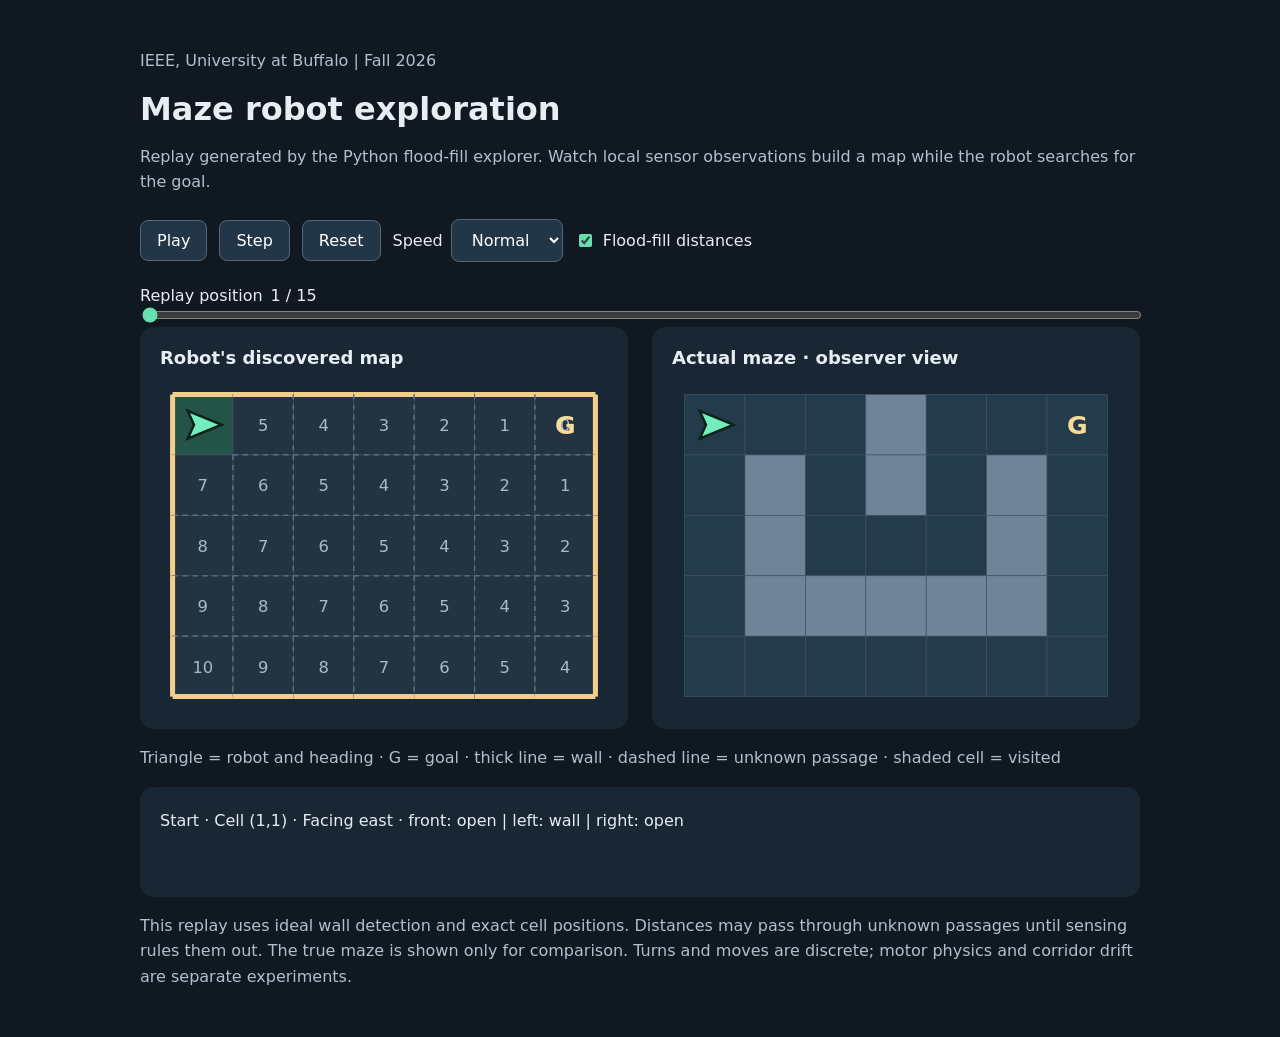
==== visual_sim.html @ 8a9a8a1a "Add browser replay of discovered-map exploration" ====
<!doctype html>
<html lang="en"><meta charset="utf-8"><meta name="viewport" content="width=device-width,initial-scale=1">
<title>Maze robot exploration</title>
<style>
body{margin:0;background:#101922;color:#e6edf3;font:16px system-ui,sans-serif}main{max-width:1000px;margin:auto;padding:32px}h1{margin:8px 0}p{color:#afc0cf;line-height:1.6}.controls{display:flex;gap:12px;align-items:center;flex-wrap:wrap;margin:24px 0}button,select{font:inherit;padding:10px 16px;border:1px solid #536779;border-radius:8px;background:#233647;color:white;cursor:pointer}button:disabled{opacity:.45;cursor:default}input{max-width:100%;accent-color:#68dfb1}.maps{display:grid;grid-template-columns:1fr 1fr;gap:24px}.panel{padding:20px;background:#192734;border-radius:14px}svg{width:100%;height:auto;display:block}h2{font-size:18px;margin:0 0 14px}.status{min-height:70px;line-height:1.7}label{display:flex;gap:8px;align-items:center}#progress{width:100%}@media(max-width:650px){main{padding:18px}.maps{grid-template-columns:1fr}}
</style>
<main><p>IEEE, University at Buffalo | Fall 2026</p><h1>Maze robot exploration</h1>
<p>Replay generated by the Python flood-fill explorer. Watch local sensor observations build a map while the robot searches for the goal.</p>
<div class="controls"><button id="play">Play</button><button id="step">Step</button><button id="reset">Reset</button><label>Speed <select id="speed"><option value="1000">Slow</option><option value="500" selected>Normal</option><option value="180">Fast</option></select></label><label><input id="numbers" type="checkbox" checked>Flood-fill distances</label></div>
<label for="progress">Replay position <span id="frameLabel"></span></label><input id="progress" type="range" min="0" value="0">
<div class="maps"><section class="panel"><h2>Robot's discovered map</h2><svg id="known" role="img" aria-label="Discovered maze, with robot heading, walls, and flood-fill distances"></svg></section><section class="panel"><h2>Actual maze · observer view</h2><svg id="actual" role="img" aria-label="True maze layout, unavailable to the robot planner"></svg></section></div>
<p>Triangle = robot and heading · G = goal · thick line = wall · dashed line = unknown passage · shaded cell = visited</p>
<div class="panel status" id="status" aria-live="polite"></div>
<p>This replay uses ideal wall detection and exact cell positions. Distances may pass through unknown passages until sensing rules them out. The true maze is shown only for comparison. Turns and moves are discrete; motor physics and corridor drift are separate experiments.</p>
</main>
<script>
const data={"maze": ["#########", "#S..#..G#", "#.#.#.#.#", "#.#...#.#", "#.#####.#", "#.......#", "#########"], "start": [1, 1], "goal": [1, 7], "frames": [{"position": [1, 1], "heading": 1, "readings": [{"sensor": "front", "wall": false}, {"sensor": "left", "wall": true}, {"sensor": "right", "wall": false}], "visited": [[1, 1]], "walls": [[1, 1, 1, false], [1, 2, 3, false], [1, 1, 0, true], [1, 1, 2, false], [2, 1, 0, false]], "distances": [[1, 7, 0], [2, 7, 1], [1, 6, 1], [3, 7, 2], [2, 6, 2], [1, 5, 2], [4, 7, 3], [3, 6, 3], [2, 5, 3], [1, 4, 3], [5, 7, 4], [4, 6, 4], [3, 5, 4], [2, 4, 4], [1, 3, 4], [5, 6, 5], [4, 5, 5], [3, 4, 5], [2, 3, 5], [1, 2, 5], [5, 5, 6], [4, 4, 6], [3, 3, 6], [2, 2, 6], [1, 1, 6], [5, 4, 7], [4, 3, 7], [3, 2, 7], [2, 1, 7], [5, 3, 8], [4, 2, 8], [3, 1, 8], [5, 2, 9], [4, 1, 9], [5, 1, 10]]}, {"position": [1, 2], "heading": 1, "readings": [{"sensor": "front", "wall": false}, {"sensor": "left", "wall": true}, {"sensor": "right", "wall": true}], "visited": [[1, 1], [1, 2]], "walls": [[1, 1, 1, false], [1, 2, 3, false], [1, 1, 0, true], [1, 1, 2, false], [2, 1, 0, false], [1, 2, 1, false], [1, 3, 3, false], [1, 2, 0, true], [1, 2, 2, true], [2, 2, 0, true]], "distances": [[1, 7, 0], [2, 7, 1], [1, 6, 1], [3, 7, 2], [2, 6, 2], [1, 5, 2], [4, 7, 3], [3, 6, 3], [2, 5, 3], [1, 4, 3], [5, 7, 4], [4, 6, 4], [3, 5, 4], [2, 4, 4], [1, 3, 4], [5, 6, 5], [4, 5, 5], [3, 4, 5], [2, 3, 5], [1, 2, 5], [5, 5, 6], [4, 4, 6], [3, 3, 6], [2, 2, 6], [1, 1, 6], [5, 4, 7], [4, 3, 7], [3, 2, 7], [2, 1, 7], [5, 3, 8], [4, 2, 8], [3, 1, 8], [5, 2, 9], [4, 1, 9], [5, 1, 10]]}, {"position": [1, 3], "heading": 1, "readings": [{"sensor": "front", "wall": true}, {"sensor": "left", "wall": true}, {"sensor": "right", "wall": false}], "visited": [[1, 1], [1, 2], [1, 3]], "walls": [[1, 1, 1, false], [1, 2, 3, false], [1, 1, 0, true], [1, 1, 2, false], [2, 1, 0, false], [1, 2, 1, false], [1, 3, 3, false], [1, 2, 0, true], [1, 2, 2, true], [2, 2, 0, true], [1, 3, 1, true], [1, 4, 3, true], [1, 3, 0, true], [1, 3, 2, false], [2, 3, 0, false]], "distances": [[1, 7, 0], [2, 7, 1], [1, 6, 1], [3, 7, 2], [2, 6, 2], [1, 5, 2], [4, 7, 3], [3, 6, 3], [2, 5, 3], [1, 4, 3], [5, 7, 4], [4, 6, 4], [3, 5, 4], [2, 4, 4], [5, 6, 5], [4, 5, 5], [3, 4, 5], [2, 3, 5], [5, 5, 6], [4, 4, 6], [3, 3, 6], [1, 3, 6], [2, 2, 6], [5, 4, 7], [4, 3, 7], [3, 2, 7], [1, 2, 7], [2, 1, 7], [5, 3, 8], [4, 2, 8], [3, 1, 8], [1, 1, 8], [5, 2, 9], [4, 1, 9], [5, 1, 10]]}, {"position": [1, 3], "heading": 2, "readings": [{"sensor": "front", "wall": false}, {"sensor": "left", "wall": true}, {"sensor": "right", "wall": false}], "visited": [[1, 1], [1, 2], [1, 3]], "walls": [[1, 1, 1, false], [1, 2, 3, false], [1, 1, 0, true], [1, 1, 2, false], [2, 1, 0, false], [1, 2, 1, false], [1, 3, 3, false], [1, 2, 0, true], [1, 2, 2, true], [2, 2, 0, true], [1, 3, 1, true], [1, 4, 3, true], [1, 3, 0, true], [1, 3, 2, false], [2, 3, 0, false]], "distances": [[1, 7, 0], [2, 7, 1], [1, 6, 1], [3, 7, 2], [2, 6, 2], [1, 5, 2], [4, 7, 3], [3, 6, 3], [2, 5, 3], [1, 4, 3], [5, 7, 4], [4, 6, 4], [3, 5, 4], [2, 4, 4], [5, 6, 5], [4, 5, 5], [3, 4, 5], [2, 3, 5], [5, 5, 6], [4, 4, 6], [3, 3, 6], [1, 3, 6], [2, 2, 6], [5, 4, 7], [4, 3, 7], [3, 2, 7], [1, 2, 7], [2, 1, 7], [5, 3, 8], [4, 2, 8], [3, 1, 8], [1, 1, 8], [5, 2, 9], [4, 1, 9], [5, 1, 10]]}, {"position": [2, 3], "heading": 2, "readings": [{"sensor": "front", "wall": false}, {"sensor": "left", "wall": true}, {"sensor": "right", "wall": true}], "visited": [[1, 1], [1, 2], [1, 3], [2, 3]], "walls": [[1, 1, 1, false], [1, 2, 3, false], [1, 1, 0, true], [1, 1, 2, false], [2, 1, 0, false], [1, 2, 1, false], [1, 3, 3, false], [1, 2, 0, true], [1, 2, 2, true], [2, 2, 0, true], [1, 3, 1, true], [1, 4, 3, true], [1, 3, 0, true], [1, 3, 2, false], [2, 3, 0, false], [2, 3, 2, false], [3, 3, 0, false], [2, 3, 1, true], [2, 4, 3, true], [2, 3, 3, true], [2, 2, 1, true]], "distances": [[1, 7, 0], [2, 7, 1], [1, 6, 1], [3, 7, 2], [2, 6, 2], [1, 5, 2], [4, 7, 3], [3, 6, 3], [2, 5, 3], [1, 4, 3], [5, 7, 4], [4, 6, 4], [3, 5, 4], [2, 4, 4], [5, 6, 5], [4, 5, 5], [3, 4, 5], [5, 5, 6], [4, 4, 6], [3, 3, 6], [5, 4, 7], [4, 3, 7], [2, 3, 7], [3, 2, 7], [5, 3, 8], [4, 2, 8], [1, 3, 8], [2, 2, 8], [3, 1, 8], [5, 2, 9], [4, 1, 9], [1, 2, 9], [2, 1, 9], [5, 1, 10], [1, 1, 10]]}, {"position": [3, 3], "heading": 2, "readings": [{"sensor": "front", "wall": true}, {"sensor": "left", "wall": false}, {"sensor": "right", "wall": true}], "visited": [[1, 1], [1, 2], [1, 3], [2, 3], [3, 3]], "walls": [[1, 1, 1, false], [1, 2, 3, false], [1, 1, 0, true], [1, 1, 2, false], [2, 1, 0, false], [1, 2, 1, false], [1, 3, 3, false], [1, 2, 0, true], [1, 2, 2, true], [2, 2, 0, true], [1, 3, 1, true], [1, 4, 3, true], [1, 3, 0, true], [1, 3, 2, false], [2, 3, 0, false], [2, 3, 2, false], [3, 3, 0, false], [2, 3, 1, true], [2, 4, 3, true], [2, 3, 3, true], [2, 2, 1, true], [3, 3, 2, true], [4, 3, 0, true], [3, 3, 1, false], [3, 4, 3, false], [3, 3, 3, true], [3, 2, 1, true]], "distances": [[1, 7, 0], [2, 7, 1], [1, 6, 1], [3, 7, 2], [2, 6, 2], [1, 5, 2], [4, 7, 3], [3, 6, 3], [2, 5, 3], [1, 4, 3], [5, 7, 4], [4, 6, 4], [3, 5, 4], [2, 4, 4], [5, 6, 5], [4, 5, 5], [3, 4, 5], [5, 5, 6], [4, 4, 6], [3, 3, 6], [5, 4, 7], [4, 3, 7], [2, 3, 7], [5, 3, 8], [4, 2, 8], [1, 3, 8], [5, 2, 9], [3, 2, 9], [4, 1, 9], [1, 2, 9], [5, 1, 10], [2, 2, 10], [3, 1, 10], [1, 1, 10], [2, 1, 11]]}, {"position": [3, 3], "heading": 1, "readings": [{"sensor": "front", "wall": false}, {"sensor": "left", "wall": false}, {"sensor": "right", "wall": true}], "visited": [[1, 1], [1, 2], [1, 3], [2, 3], [3, 3]], "walls": [[1, 1, 1, false], [1, 2, 3, false], [1, 1, 0, true], [1, 1, 2, false], [2, 1, 0, false], [1, 2, 1, false], [1, 3, 3, false], [1, 2, 0, true], [1, 2, 2, true], [2, 2, 0, true], [1, 3, 1, true], [1, 4, 3, true], [1, 3, 0, true], [1, 3, 2, false], [2, 3, 0, false], [2, 3, 2, false], [3, 3, 0, false], [2, 3, 1, true], [2, 4, 3, true], [2, 3, 3, true], [2, 2, 1, true], [3, 3, 2, true], [4, 3, 0, true], [3, 3, 1, false], [3, 4, 3, false], [3, 3, 3, true], [3, 2, 1, true]], "distances": [[1, 7, 0], [2, 7, 1], [1, 6, 1], [3, 7, 2], [2, 6, 2], [1, 5, 2], [4, 7, 3], [3, 6, 3], [2, 5, 3], [1, 4, 3], [5, 7, 4], [4, 6, 4], [3, 5, 4], [2, 4, 4], [5, 6, 5], [4, 5, 5], [3, 4, 5], [5, 5, 6], [4, 4, 6], [3, 3, 6], [5, 4, 7], [4, 3, 7], [2, 3, 7], [5, 3, 8], [4, 2, 8], [1, 3, 8], [5, 2, 9], [3, 2, 9], [4, 1, 9], [1, 2, 9], [5, 1, 10], [2, 2, 10], [3, 1, 10], [1, 1, 10], [2, 1, 11]]}, {"position": [3, 4], "heading": 1, "readings": [{"sensor": "front", "wall": false}, {"sensor": "left", "wall": true}, {"sensor": "right", "wall": true}], "visited": [[1, 1], [1, 2], [1, 3], [2, 3], [3, 3], [3, 4]], "walls": [[1, 1, 1, false], [1, 2, 3, false], [1, 1, 0, true], [1, 1, 2, false], [2, 1, 0, false], [1, 2, 1, false], [1, 3, 3, false], [1, 2, 0, true], [1, 2, 2, true], [2, 2, 0, true], [1, 3, 1, true], [1, 4, 3, true], [1, 3, 0, true], [1, 3, 2, false], [2, 3, 0, false], [2, 3, 2, false], [3, 3, 0, false], [2, 3, 1, true], [2, 4, 3, true], [2, 3, 3, true], [2, 2, 1, true], [3, 3, 2, true], [4, 3, 0, true], [3, 3, 1, false], [3, 4, 3, false], [3, 3, 3, true], [3, 2, 1, true], [3, 4, 1, false], [3, 5, 3, false], [3, 4, 0, true], [2, 4, 2, true], [3, 4, 2, true], [4, 4, 0, true]], "distances": [[1, 7, 0], [2, 7, 1], [1, 6, 1], [3, 7, 2], [2, 6, 2], [1, 5, 2], [4, 7, 3], [3, 6, 3], [2, 5, 3], [1, 4, 3], [5, 7, 4], [4, 6, 4], [3, 5, 4], [2, 4, 4], [5, 6, 5], [4, 5, 5], [3, 4, 5], [5, 5, 6], [4, 4, 6], [3, 3, 6], [5, 4, 7], [4, 3, 7], [2, 3, 7], [5, 3, 8], [4, 2, 8], [1, 3, 8], [5, 2, 9], [3, 2, 9], [4, 1, 9], [1, 2, 9], [5, 1, 10], [2, 2, 10], [3, 1, 10], [1, 1, 10], [2, 1, 11]]}, {"position": [3, 5], "heading": 1, "readings": [{"sensor": "front", "wall": true}, {"sensor": "left", "wall": false}, {"sensor": "right", "wall": true}], "visited": [[1, 1], [1, 2], [1, 3], [2, 3], [3, 3], [3, 4], [3, 5]], "walls": [[1, 1, 1, false], [1, 2, 3, false], [1, 1, 0, true], [1, 1, 2, false], [2, 1, 0, false], [1, 2, 1, false], [1, 3, 3, false], [1, 2, 0, true], [1, 2, 2, true], [2, 2, 0, true], [1, 3, 1, true], [1, 4, 3, true], [1, 3, 0, true], [1, 3, 2, false], [2, 3, 0, false], [2, 3, 2, false], [3, 3, 0, false], [2, 3, 1, true], [2, 4, 3, true], [2, 3, 3, true], [2, 2, 1, true], [3, 3, 2, true], [4, 3, 0, true], [3, 3, 1, false], [3, 4, 3, false], [3, 3, 3, true], [3, 2, 1, true], [3, 4, 1, false], [3, 5, 3, false], [3, 4, 0, true], [2, 4, 2, true], [3, 4, 2, true], [4, 4, 0, true], [3, 5, 1, true], [3, 6, 3, true], [3, 5, 0, false], [2, 5, 2, false], [3, 5, 2, true], [4, 5, 0, true]], "distances": [[1, 7, 0], [2, 7, 1], [1, 6, 1], [3, 7, 2], [2, 6, 2], [1, 5, 2], [4, 7, 3], [3, 6, 3], [2, 5, 3], [1, 4, 3], [5, 7, 4], [4, 6, 4], [3, 5, 4], [2, 4, 4], [5, 6, 5], [4, 5, 5], [3, 4, 5], [5, 5, 6], [4, 4, 6], [3, 3, 6], [5, 4, 7], [4, 3, 7], [2, 3, 7], [5, 3, 8], [4, 2, 8], [1, 3, 8], [5, 2, 9], [3, 2, 9], [4, 1, 9], [1, 2, 9], [5, 1, 10], [2, 2, 10], [3, 1, 10], [1, 1, 10], [2, 1, 11]]}, {"position": [3, 5], "heading": 0, "readings": [{"sensor": "front", "wall": false}, {"sensor": "left", "wall": false}, {"sensor": "right", "wall": true}], "visited": [[1, 1], [1, 2], [1, 3], [2, 3], [3, 3], [3, 4], [3, 5]], "walls": [[1, 1, 1, false], [1, 2, 3, false], [1, 1, 0, true], [1, 1, 2, false], [2, 1, 0, false], [1, 2, 1, false], [1, 3, 3, false], [1, 2, 0, true], [1, 2, 2, true], [2, 2, 0, true], [1, 3, 1, true], [1, 4, 3, true], [1, 3, 0, true], [1, 3, 2, false], [2, 3, 0, false], [2, 3, 2, false], [3, 3, 0, false], [2, 3, 1, true], [2, 4, 3, true], [2, 3, 3, true], [2, 2, 1, true], [3, 3, 2, true], [4, 3, 0, true], [3, 3, 1, false], [3, 4, 3, false], [3, 3, 3, true], [3, 2, 1, true], [3, 4, 1, false], [3, 5, 3, false], [3, 4, 0, true], [2, 4, 2, true], [3, 4, 2, true], [4, 4, 0, true], [3, 5, 1, true], [3, 6, 3, true], [3, 5, 0, false], [2, 5, 2, false], [3, 5, 2, true], [4, 5, 0, true]], "distances": [[1, 7, 0], [2, 7, 1], [1, 6, 1], [3, 7, 2], [2, 6, 2], [1, 5, 2], [4, 7, 3], [3, 6, 3], [2, 5, 3], [1, 4, 3], [5, 7, 4], [4, 6, 4], [3, 5, 4], [2, 4, 4], [5, 6, 5], [4, 5, 5], [3, 4, 5], [5, 5, 6], [4, 4, 6], [3, 3, 6], [5, 4, 7], [4, 3, 7], [2, 3, 7], [5, 3, 8], [4, 2, 8], [1, 3, 8], [5, 2, 9], [3, 2, 9], [4, 1, 9], [1, 2, 9], [5, 1, 10], [2, 2, 10], [3, 1, 10], [1, 1, 10], [2, 1, 11]]}, {"position": [2, 5], "heading": 0, "readings": [{"sensor": "front", "wall": false}, {"sensor": "left", "wall": true}, {"sensor": "right", "wall": true}], "visited": [[1, 1], [1, 2], [1, 3], [2, 3], [2, 5], [3, 3], [3, 4], [3, 5]], "walls": [[1, 1, 1, false], [1, 2, 3, false], [1, 1, 0, true], [1, 1, 2, false], [2, 1, 0, false], [1, 2, 1, false], [1, 3, 3, false], [1, 2, 0, true], [1, 2, 2, true], [2, 2, 0, true], [1, 3, 1, true], [1, 4, 3, true], [1, 3, 0, true], [1, 3, 2, false], [2, 3, 0, false], [2, 3, 2, false], [3, 3, 0, false], [2, 3, 1, true], [2, 4, 3, true], [2, 3, 3, true], [2, 2, 1, true], [3, 3, 2, true], [4, 3, 0, true], [3, 3, 1, false], [3, 4, 3, false], [3, 3, 3, true], [3, 2, 1, true], [3, 4, 1, false], [3, 5, 3, false], [3, 4, 0, true], [2, 4, 2, true], [3, 4, 2, true], [4, 4, 0, true], [3, 5, 1, true], [3, 6, 3, true], [3, 5, 0, false], [2, 5, 2, false], [3, 5, 2, true], [4, 5, 0, true], [2, 5, 0, false], [1, 5, 2, false], [2, 5, 3, true], [2, 4, 1, true], [2, 5, 1, true], [2, 6, 3, true]], "distances": [[1, 7, 0], [2, 7, 1], [1, 6, 1], [3, 7, 2], [2, 6, 2], [1, 5, 2], [4, 7, 3], [3, 6, 3], [2, 5, 3], [1, 4, 3], [5, 7, 4], [4, 6, 4], [3, 5, 4], [2, 4, 4], [5, 6, 5], [4, 5, 5], [3, 4, 5], [5, 5, 6], [4, 4, 6], [3, 3, 6], [5, 4, 7], [4, 3, 7], [2, 3, 7], [5, 3, 8], [4, 2, 8], [1, 3, 8], [5, 2, 9], [3, 2, 9], [4, 1, 9], [1, 2, 9], [5, 1, 10], [2, 2, 10], [3, 1, 10], [1, 1, 10], [2, 1, 11]]}, {"position": [1, 5], "heading": 0, "readings": [{"sensor": "front", "wall": true}, {"sensor": "left", "wall": true}, {"sensor": "right", "wall": false}], "visited": [[1, 1], [1, 2], [1, 3], [1, 5], [2, 3], [2, 5], [3, 3], [3, 4], [3, 5]], "walls": [[1, 1, 1, false], [1, 2, 3, false], [1, 1, 0, true], [1, 1, 2, false], [2, 1, 0, false], [1, 2, 1, false], [1, 3, 3, false], [1, 2, 0, true], [1, 2, 2, true], [2, 2, 0, true], [1, 3, 1, true], [1, 4, 3, true], [1, 3, 0, true], [1, 3, 2, false], [2, 3, 0, false], [2, 3, 2, false], [3, 3, 0, false], [2, 3, 1, true], [2, 4, 3, true], [2, 3, 3, true], [2, 2, 1, true], [3, 3, 2, true], [4, 3, 0, true], [3, 3, 1, false], [3, 4, 3, false], [3, 3, 3, true], [3, 2, 1, true], [3, 4, 1, false], [3, 5, 3, false], [3, 4, 0, true], [2, 4, 2, true], [3, 4, 2, true], [4, 4, 0, true], [3, 5, 1, true], [3, 6, 3, true], [3, 5, 0, false], [2, 5, 2, false], [3, 5, 2, true], [4, 5, 0, true], [2, 5, 0, false], [1, 5, 2, false], [2, 5, 3, true], [2, 4, 1, true], [2, 5, 1, true], [2, 6, 3, true], [1, 5, 0, true], [1, 5, 3, true], [1, 4, 1, true], [1, 5, 1, false], [1, 6, 3, false]], "distances": [[1, 7, 0], [2, 7, 1], [1, 6, 1], [3, 7, 2], [2, 6, 2], [1, 5, 2], [4, 7, 3], [3, 6, 3], [2, 5, 3], [5, 7, 4], [4, 6, 4], [3, 5, 4], [5, 6, 5], [4, 5, 5], [3, 4, 5], [5, 5, 6], [4, 4, 6], [3, 3, 6], [5, 4, 7], [4, 3, 7], [2, 3, 7], [5, 3, 8], [4, 2, 8], [1, 3, 8], [5, 2, 9], [3, 2, 9], [4, 1, 9], [1, 2, 9], [5, 1, 10], [2, 2, 10], [3, 1, 10], [1, 1, 10], [2, 1, 11]]}, {"position": [1, 5], "heading": 1, "readings": [{"sensor": "front", "wall": false}, {"sensor": "left", "wall": true}, {"sensor": "right", "wall": false}], "visited": [[1, 1], [1, 2], [1, 3], [1, 5], [2, 3], [2, 5], [3, 3], [3, 4], [3, 5]], "walls": [[1, 1, 1, false], [1, 2, 3, false], [1, 1, 0, true], [1, 1, 2, false], [2, 1, 0, false], [1, 2, 1, false], [1, 3, 3, false], [1, 2, 0, true], [1, 2, 2, true], [2, 2, 0, true], [1, 3, 1, true], [1, 4, 3, true], [1, 3, 0, true], [1, 3, 2, false], [2, 3, 0, false], [2, 3, 2, false], [3, 3, 0, false], [2, 3, 1, true], [2, 4, 3, true], [2, 3, 3, true], [2, 2, 1, true], [3, 3, 2, true], [4, 3, 0, true], [3, 3, 1, false], [3, 4, 3, false], [3, 3, 3, true], [3, 2, 1, true], [3, 4, 1, false], [3, 5, 3, false], [3, 4, 0, true], [2, 4, 2, true], [3, 4, 2, true], [4, 4, 0, true], [3, 5, 1, true], [3, 6, 3, true], [3, 5, 0, false], [2, 5, 2, false], [3, 5, 2, true], [4, 5, 0, true], [2, 5, 0, false], [1, 5, 2, false], [2, 5, 3, true], [2, 4, 1, true], [2, 5, 1, true], [2, 6, 3, true], [1, 5, 0, true], [1, 5, 3, true], [1, 4, 1, true], [1, 5, 1, false], [1, 6, 3, false]], "distances": [[1, 7, 0], [2, 7, 1], [1, 6, 1], [3, 7, 2], [2, 6, 2], [1, 5, 2], [4, 7, 3], [3, 6, 3], [2, 5, 3], [5, 7, 4], [4, 6, 4], [3, 5, 4], [5, 6, 5], [4, 5, 5], [3, 4, 5], [5, 5, 6], [4, 4, 6], [3, 3, 6], [5, 4, 7], [4, 3, 7], [2, 3, 7], [5, 3, 8], [4, 2, 8], [1, 3, 8], [5, 2, 9], [3, 2, 9], [4, 1, 9], [1, 2, 9], [5, 1, 10], [2, 2, 10], [3, 1, 10], [1, 1, 10], [2, 1, 11]]}, {"position": [1, 6], "heading": 1, "readings": [{"sensor": "front", "wall": false}, {"sensor": "left", "wall": true}, {"sensor": "right", "wall": true}], "visited": [[1, 1], [1, 2], [1, 3], [1, 5], [1, 6], [2, 3], [2, 5], [3, 3], [3, 4], [3, 5]], "walls": [[1, 1, 1, false], [1, 2, 3, false], [1, 1, 0, true], [1, 1, 2, false], [2, 1, 0, false], [1, 2, 1, false], [1, 3, 3, false], [1, 2, 0, true], [1, 2, 2, true], [2, 2, 0, true], [1, 3, 1, true], [1, 4, 3, true], [1, 3, 0, true], [1, 3, 2, false], [2, 3, 0, false], [2, 3, 2, false], [3, 3, 0, false], [2, 3, 1, true], [2, 4, 3, true], [2, 3, 3, true], [2, 2, 1, true], [3, 3, 2, true], [4, 3, 0, true], [3, 3, 1, false], [3, 4, 3, false], [3, 3, 3, true], [3, 2, 1, true], [3, 4, 1, false], [3, 5, 3, false], [3, 4, 0, true], [2, 4, 2, true], [3, 4, 2, true], [4, 4, 0, true], [3, 5, 1, true], [3, 6, 3, true], [3, 5, 0, false], [2, 5, 2, false], [3, 5, 2, true], [4, 5, 0, true], [2, 5, 0, false], [1, 5, 2, false], [2, 5, 3, true], [2, 4, 1, true], [2, 5, 1, true], [2, 6, 3, true], [1, 5, 0, true], [1, 5, 3, true], [1, 4, 1, true], [1, 5, 1, false], [1, 6, 3, false], [1, 6, 1, false], [1, 7, 3, false], [1, 6, 0, true], [1, 6, 2, true], [2, 6, 0, true]], "distances": [[1, 7, 0], [2, 7, 1], [1, 6, 1], [3, 7, 2], [2, 6, 2], [1, 5, 2], [4, 7, 3], [3, 6, 3], [2, 5, 3], [5, 7, 4], [4, 6, 4], [3, 5, 4], [5, 6, 5], [4, 5, 5], [3, 4, 5], [5, 5, 6], [4, 4, 6], [3, 3, 6], [5, 4, 7], [4, 3, 7], [2, 3, 7], [5, 3, 8], [4, 2, 8], [1, 3, 8], [5, 2, 9], [3, 2, 9], [4, 1, 9], [1, 2, 9], [5, 1, 10], [2, 2, 10], [3, 1, 10], [1, 1, 10], [2, 1, 11]]}, {"position": [1, 7], "heading": 1, "readings": [{"sensor": "front", "wall": true}, {"sensor": "left", "wall": true}, {"sensor": "right", "wall": false}], "visited": [[1, 1], [1, 2], [1, 3], [1, 5], [1, 6], [1, 7], [2, 3], [2, 5], [3, 3], [3, 4], [3, 5]], "walls": [[1, 1, 1, false], [1, 2, 3, false], [1, 1, 0, true], [1, 1, 2, false], [2, 1, 0, false], [1, 2, 1, false], [1, 3, 3, false], [1, 2, 0, true], [1, 2, 2, true], [2, 2, 0, true], [1, 3, 1, true], [1, 4, 3, true], [1, 3, 0, true], [1, 3, 2, false], [2, 3, 0, false], [2, 3, 2, false], [3, 3, 0, false], [2, 3, 1, true], [2, 4, 3, true], [2, 3, 3, true], [2, 2, 1, true], [3, 3, 2, true], [4, 3, 0, true], [3, 3, 1, false], [3, 4, 3, false], [3, 3, 3, true], [3, 2, 1, true], [3, 4, 1, false], [3, 5, 3, false], [3, 4, 0, true], [2, 4, 2, true], [3, 4, 2, true], [4, 4, 0, true], [3, 5, 1, true], [3, 6, 3, true], [3, 5, 0, false], [2, 5, 2, false], [3, 5, 2, true], [4, 5, 0, true], [2, 5, 0, false], [1, 5, 2, false], [2, 5, 3, true], [2, 4, 1, true], [2, 5, 1, true], [2, 6, 3, true], [1, 5, 0, true], [1, 5, 3, true], [1, 4, 1, true], [1, 5, 1, false], [1, 6, 3, false], [1, 6, 1, false], [1, 7, 3, false], [1, 6, 0, true], [1, 6, 2, true], [2, 6, 0, true], [1, 7, 1, true], [1, 7, 0, true], [1, 7, 2, false], [2, 7, 0, false]], "distances": [[1, 7, 0], [2, 7, 1], [1, 6, 1], [3, 7, 2], [2, 6, 2], [1, 5, 2], [4, 7, 3], [3, 6, 3], [2, 5, 3], [5, 7, 4], [4, 6, 4], [3, 5, 4], [5, 6, 5], [4, 5, 5], [3, 4, 5], [5, 5, 6], [4, 4, 6], [3, 3, 6], [5, 4, 7], [4, 3, 7], [2, 3, 7], [5, 3, 8], [4, 2, 8], [1, 3, 8], [5, 2, 9], [3, 2, 9], [4, 1, 9], [1, 2, 9], [5, 1, 10], [2, 2, 10], [3, 1, 10], [1, 1, 10], [2, 1, 11]]}], "moves": 10};
if(!data){document.getElementById('status').textContent='Run python export_visual.py, then open visual_sim.html.';}
else {
let frame=0,timer=null;const $=id=>document.getElementById(id),ns='http://www.w3.org/2000/svg';
function element(tag,attributes,parent,text){let node=document.createElementNS(ns,tag);for(const [k,v]of Object.entries(attributes))node.setAttribute(k,v);if(text!==undefined)node.textContent=text;parent.appendChild(node);return node;}
function draw(id,truth){const svg=$(id),f=data.frames[frame],rows=data.maze.length-2,cols=data.maze[0].length-2,s=48,p=10;svg.replaceChildren();svg.setAttribute('viewBox',`0 0 ${cols*s+2*p} ${rows*s+2*p}`);const visited=new Set(f.visited.map(c=>c.join(','))),walls=new Map(f.walls.map(([r,c,d,w])=>[`${r},${c},${d}`,w])),dist=new Map(f.distances.map(([r,c,n])=>[`${r},${c}`,n]));
for(let r=1;r<=rows;r++)for(let c=1;c<=cols;c++){let x=p+(c-1)*s,y=p+(r-1)*s,key=`${r},${c}`;element('rect',{x,y,width:s,height:s,fill:truth?(data.maze[r][c]==='#'?'#708499':'#243b4b'):(visited.has(key)?'#245448':'#233342'),stroke:'#425466','stroke-width':.5},svg);if(!truth&&$('numbers').checked&&dist.has(key))element('text',{x:x+s/2,y:y+s/2+5,'text-anchor':'middle',fill:'#a7bbca','font-size':13},svg,dist.get(key));
if(!truth)for(let d=0;d<4;d++){const boundary=(d===0&&r===1)||(d===1&&c===cols)||(d===2&&r===rows)||(d===3&&c===1);const wall=boundary?true:walls.get(`${key},${d}`);if(wall===false)continue;const ends=[[x,y,x+s,y],[x+s,y,x+s,y+s],[x,y+s,x+s,y+s],[x,y,x,y+s]][d];element('line',{x1:ends[0],y1:ends[1],x2:ends[2],y2:ends[3],stroke:wall?'#f1cf8b':'#607183','stroke-width':wall?4:1,'stroke-dasharray':wall?'none':'4 4'},svg);}}
let [gr,gc]=data.goal;element('text',{x:p+(gc-.5)*s,y:p+(gr-.5)*s+7,'text-anchor':'middle',fill:'#f7db99','font-size':20,'font-weight':'bold'},svg,'G');const[r,c]=f.position,cx=p+(c-.5)*s,cy=p+(r-.5)*s;element('polygon',{points:'0,-15 11,12 0,7 -11,12',transform:`translate(${cx} ${cy}) rotate(${f.heading*90})`,fill:'#72efbf',stroke:'#0d201a','stroke-width':2},svg);}
function render(){const f=data.frames[frame];draw('known',false);draw('actual',true);$('progress').value=frame;$('frameLabel').textContent=`${frame+1} / ${data.frames.length}`;$('step').disabled=frame===data.frames.length-1;const previous=frame?data.frames[frame-1]:null;let action=!previous?'Start':previous.position.join(',')===f.position.join(',')?'Turn and re-sense':'Move, sense, and replan';$('status').textContent=`${action} · Cell (${f.position}) · Facing ${['north','east','south','west'][f.heading]} · ${f.readings.map(v=>v.sensor+': '+(v.wall?'wall':'open')).join(' | ')}${frame===data.frames.length-1?' · Goal reached in '+data.moves+' moves.':''}`;}
function pause(){clearInterval(timer);timer=null;$('play').textContent='Play';}
function advance(){if(frame<data.frames.length-1){frame++;render();}if(frame===data.frames.length-1)pause();}
function play(){if(frame===data.frames.length-1)frame=0;render();$('play').textContent='Pause';timer=setInterval(advance,Number($('speed').value));}
$('play').onclick=()=>timer?pause():play();$('step').onclick=()=>{pause();advance();};$('reset').onclick=()=>{pause();frame=0;render();};$('progress').max=data.frames.length-1;$('progress').oninput=()=>{pause();frame=Number($('progress').value);render();};$('numbers').onchange=render;$('speed').onchange=()=>{if(timer){pause();play();}};render();
}
</script></html>
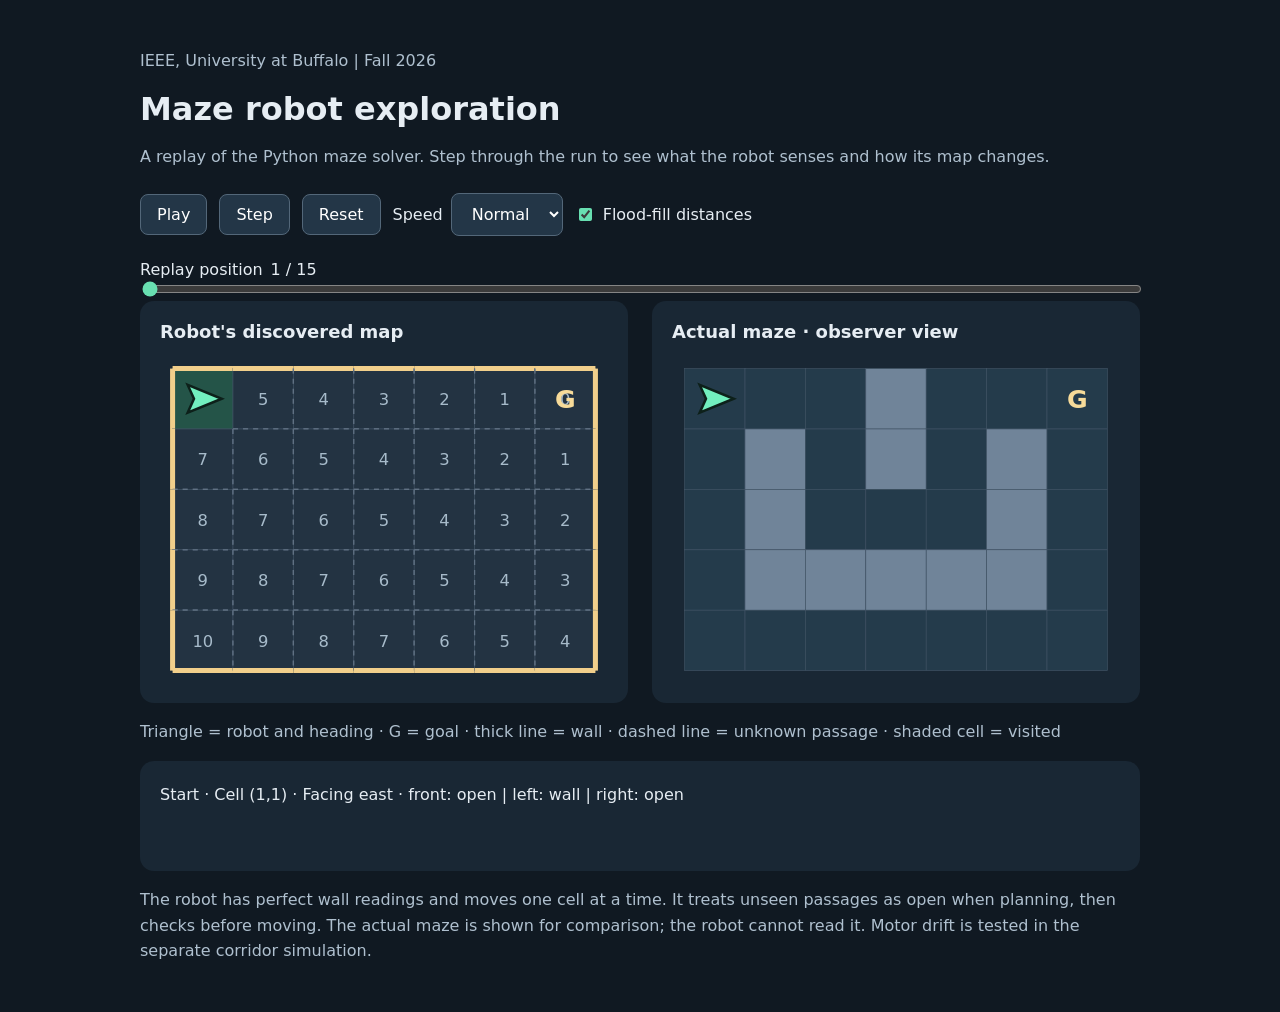
==== commit df61d124: "fix: reject mazes with no interior cells" ====
--- a/visual_sim.html
+++ b/visual_sim.html
@@ -1,32 +1,6674 @@
-<!doctype html>
-<html lang="en"><meta charset="utf-8"><meta name="viewport" content="width=device-width,initial-scale=1">
-<title>Maze robot exploration</title>
-<style>
-body{margin:0;background:#101922;color:#e6edf3;font:16px system-ui,sans-serif}main{max-width:1000px;margin:auto;padding:32px}h1{margin:8px 0}p{color:#afc0cf;line-height:1.6}.controls{display:flex;gap:12px;align-items:center;flex-wrap:wrap;margin:24px 0}button,select{font:inherit;padding:10px 16px;border:1px solid #536779;border-radius:8px;background:#233647;color:white;cursor:pointer}button:disabled{opacity:.45;cursor:default}input{max-width:100%;accent-color:#68dfb1}.maps{display:grid;grid-template-columns:1fr 1fr;gap:24px}.panel{padding:20px;background:#192734;border-radius:14px}svg{width:100%;height:auto;display:block}h2{font-size:18px;margin:0 0 14px}.status{min-height:70px;line-height:1.7}label{display:flex;gap:8px;align-items:center}#progress{width:100%}@media(max-width:650px){main{padding:18px}.maps{grid-template-columns:1fr}}
-</style>
-<main><p>IEEE, University at Buffalo | Fall 2026</p><h1>Maze robot exploration</h1>
-<p>Replay generated by the Python flood-fill explorer. Watch local sensor observations build a map while the robot searches for the goal.</p>
-<div class="controls"><button id="play">Play</button><button id="step">Step</button><button id="reset">Reset</button><label>Speed <select id="speed"><option value="1000">Slow</option><option value="500" selected>Normal</option><option value="180">Fast</option></select></label><label><input id="numbers" type="checkbox" checked>Flood-fill distances</label></div>
-<label for="progress">Replay position <span id="frameLabel"></span></label><input id="progress" type="range" min="0" value="0">
-<div class="maps"><section class="panel"><h2>Robot's discovered map</h2><svg id="known" role="img" aria-label="Discovered maze, with robot heading, walls, and flood-fill distances"></svg></section><section class="panel"><h2>Actual maze · observer view</h2><svg id="actual" role="img" aria-label="True maze layout, unavailable to the robot planner"></svg></section></div>
-<p>Triangle = robot and heading · G = goal · thick line = wall · dashed line = unknown passage · shaded cell = visited</p>
-<div class="panel status" id="status" aria-live="polite"></div>
-<p>This replay uses ideal wall detection and exact cell positions. Distances may pass through unknown passages until sensing rules them out. The true maze is shown only for comparison. Turns and moves are discrete; motor physics and corridor drift are separate experiments.</p>
-</main>
-<script>
-const data={"maze": ["#########", "#S..#..G#", "#.#.#.#.#", "#.#...#.#", "#.#####.#", "#.......#", "#########"], "start": [1, 1], "goal": [1, 7], "frames": [{"position": [1, 1], "heading": 1, "readings": [{"sensor": "front", "wall": false}, {"sensor": "left", "wall": true}, {"sensor": "right", "wall": false}], "visited": [[1, 1]], "walls": [[1, 1, 1, false], [1, 2, 3, false], [1, 1, 0, true], [1, 1, 2, false], [2, 1, 0, false]], "distances": [[1, 7, 0], [2, 7, 1], [1, 6, 1], [3, 7, 2], [2, 6, 2], [1, 5, 2], [4, 7, 3], [3, 6, 3], [2, 5, 3], [1, 4, 3], [5, 7, 4], [4, 6, 4], [3, 5, 4], [2, 4, 4], [1, 3, 4], [5, 6, 5], [4, 5, 5], [3, 4, 5], [2, 3, 5], [1, 2, 5], [5, 5, 6], [4, 4, 6], [3, 3, 6], [2, 2, 6], [1, 1, 6], [5, 4, 7], [4, 3, 7], [3, 2, 7], [2, 1, 7], [5, 3, 8], [4, 2, 8], [3, 1, 8], [5, 2, 9], [4, 1, 9], [5, 1, 10]]}, {"position": [1, 2], "heading": 1, "readings": [{"sensor": "front", "wall": false}, {"sensor": "left", "wall": true}, {"sensor": "right", "wall": true}], "visited": [[1, 1], [1, 2]], "walls": [[1, 1, 1, false], [1, 2, 3, false], [1, 1, 0, true], [1, 1, 2, false], [2, 1, 0, false], [1, 2, 1, false], [1, 3, 3, false], [1, 2, 0, true], [1, 2, 2, true], [2, 2, 0, true]], "distances": [[1, 7, 0], [2, 7, 1], [1, 6, 1], [3, 7, 2], [2, 6, 2], [1, 5, 2], [4, 7, 3], [3, 6, 3], [2, 5, 3], [1, 4, 3], [5, 7, 4], [4, 6, 4], [3, 5, 4], [2, 4, 4], [1, 3, 4], [5, 6, 5], [4, 5, 5], [3, 4, 5], [2, 3, 5], [1, 2, 5], [5, 5, 6], [4, 4, 6], [3, 3, 6], [2, 2, 6], [1, 1, 6], [5, 4, 7], [4, 3, 7], [3, 2, 7], [2, 1, 7], [5, 3, 8], [4, 2, 8], [3, 1, 8], [5, 2, 9], [4, 1, 9], [5, 1, 10]]}, {"position": [1, 3], "heading": 1, "readings": [{"sensor": "front", "wall": true}, {"sensor": "left", "wall": true}, {"sensor": "right", "wall": false}], "visited": [[1, 1], [1, 2], [1, 3]], "walls": [[1, 1, 1, false], [1, 2, 3, false], [1, 1, 0, true], [1, 1, 2, false], [2, 1, 0, false], [1, 2, 1, false], [1, 3, 3, false], [1, 2, 0, true], [1, 2, 2, true], [2, 2, 0, true], [1, 3, 1, true], [1, 4, 3, true], [1, 3, 0, true], [1, 3, 2, false], [2, 3, 0, false]], "distances": [[1, 7, 0], [2, 7, 1], [1, 6, 1], [3, 7, 2], [2, 6, 2], [1, 5, 2], [4, 7, 3], [3, 6, 3], [2, 5, 3], [1, 4, 3], [5, 7, 4], [4, 6, 4], [3, 5, 4], [2, 4, 4], [5, 6, 5], [4, 5, 5], [3, 4, 5], [2, 3, 5], [5, 5, 6], [4, 4, 6], [3, 3, 6], [1, 3, 6], [2, 2, 6], [5, 4, 7], [4, 3, 7], [3, 2, 7], [1, 2, 7], [2, 1, 7], [5, 3, 8], [4, 2, 8], [3, 1, 8], [1, 1, 8], [5, 2, 9], [4, 1, 9], [5, 1, 10]]}, {"position": [1, 3], "heading": 2, "readings": [{"sensor": "front", "wall": false}, {"sensor": "left", "wall": true}, {"sensor": "right", "wall": false}], "visited": [[1, 1], [1, 2], [1, 3]], "walls": [[1, 1, 1, false], [1, 2, 3, false], [1, 1, 0, true], [1, 1, 2, false], [2, 1, 0, false], [1, 2, 1, false], [1, 3, 3, false], [1, 2, 0, true], [1, 2, 2, true], [2, 2, 0, true], [1, 3, 1, true], [1, 4, 3, true], [1, 3, 0, true], [1, 3, 2, false], [2, 3, 0, false]], "distances": [[1, 7, 0], [2, 7, 1], [1, 6, 1], [3, 7, 2], [2, 6, 2], [1, 5, 2], [4, 7, 3], [3, 6, 3], [2, 5, 3], [1, 4, 3], [5, 7, 4], [4, 6, 4], [3, 5, 4], [2, 4, 4], [5, 6, 5], [4, 5, 5], [3, 4, 5], [2, 3, 5], [5, 5, 6], [4, 4, 6], [3, 3, 6], [1, 3, 6], [2, 2, 6], [5, 4, 7], [4, 3, 7], [3, 2, 7], [1, 2, 7], [2, 1, 7], [5, 3, 8], [4, 2, 8], [3, 1, 8], [1, 1, 8], [5, 2, 9], [4, 1, 9], [5, 1, 10]]}, {"position": [2, 3], "heading": 2, "readings": [{"sensor": "front", "wall": false}, {"sensor": "left", "wall": true}, {"sensor": "right", "wall": true}], "visited": [[1, 1], [1, 2], [1, 3], [2, 3]], "walls": [[1, 1, 1, false], [1, 2, 3, false], [1, 1, 0, true], [1, 1, 2, false], [2, 1, 0, false], [1, 2, 1, false], [1, 3, 3, false], [1, 2, 0, true], [1, 2, 2, true], [2, 2, 0, true], [1, 3, 1, true], [1, 4, 3, true], [1, 3, 0, true], [1, 3, 2, false], [2, 3, 0, false], [2, 3, 2, false], [3, 3, 0, false], [2, 3, 1, true], [2, 4, 3, true], [2, 3, 3, true], [2, 2, 1, true]], "distances": [[1, 7, 0], [2, 7, 1], [1, 6, 1], [3, 7, 2], [2, 6, 2], [1, 5, 2], [4, 7, 3], [3, 6, 3], [2, 5, 3], [1, 4, 3], [5, 7, 4], [4, 6, 4], [3, 5, 4], [2, 4, 4], [5, 6, 5], [4, 5, 5], [3, 4, 5], [5, 5, 6], [4, 4, 6], [3, 3, 6], [5, 4, 7], [4, 3, 7], [2, 3, 7], [3, 2, 7], [5, 3, 8], [4, 2, 8], [1, 3, 8], [2, 2, 8], [3, 1, 8], [5, 2, 9], [4, 1, 9], [1, 2, 9], [2, 1, 9], [5, 1, 10], [1, 1, 10]]}, {"position": [3, 3], "heading": 2, "readings": [{"sensor": "front", "wall": true}, {"sensor": "left", "wall": false}, {"sensor": "right", "wall": true}], "visited": [[1, 1], [1, 2], [1, 3], [2, 3], [3, 3]], "walls": [[1, 1, 1, false], [1, 2, 3, false], [1, 1, 0, true], [1, 1, 2, false], [2, 1, 0, false], [1, 2, 1, false], [1, 3, 3, false], [1, 2, 0, true], [1, 2, 2, true], [2, 2, 0, true], [1, 3, 1, true], [1, 4, 3, true], [1, 3, 0, true], [1, 3, 2, false], [2, 3, 0, false], [2, 3, 2, false], [3, 3, 0, false], [2, 3, 1, true], [2, 4, 3, true], [2, 3, 3, true], [2, 2, 1, true], [3, 3, 2, true], [4, 3, 0, true], [3, 3, 1, false], [3, 4, 3, false], [3, 3, 3, true], [3, 2, 1, true]], "distances": [[1, 7, 0], [2, 7, 1], [1, 6, 1], [3, 7, 2], [2, 6, 2], [1, 5, 2], [4, 7, 3], [3, 6, 3], [2, 5, 3], [1, 4, 3], [5, 7, 4], [4, 6, 4], [3, 5, 4], [2, 4, 4], [5, 6, 5], [4, 5, 5], [3, 4, 5], [5, 5, 6], [4, 4, 6], [3, 3, 6], [5, 4, 7], [4, 3, 7], [2, 3, 7], [5, 3, 8], [4, 2, 8], [1, 3, 8], [5, 2, 9], [3, 2, 9], [4, 1, 9], [1, 2, 9], [5, 1, 10], [2, 2, 10], [3, 1, 10], [1, 1, 10], [2, 1, 11]]}, {"position": [3, 3], "heading": 1, "readings": [{"sensor": "front", "wall": false}, {"sensor": "left", "wall": false}, {"sensor": "right", "wall": true}], "visited": [[1, 1], [1, 2], [1, 3], [2, 3], [3, 3]], "walls": [[1, 1, 1, false], [1, 2, 3, false], [1, 1, 0, true], [1, 1, 2, false], [2, 1, 0, false], [1, 2, 1, false], [1, 3, 3, false], [1, 2, 0, true], [1, 2, 2, true], [2, 2, 0, true], [1, 3, 1, true], [1, 4, 3, true], [1, 3, 0, true], [1, 3, 2, false], [2, 3, 0, false], [2, 3, 2, false], [3, 3, 0, false], [2, 3, 1, true], [2, 4, 3, true], [2, 3, 3, true], [2, 2, 1, true], [3, 3, 2, true], [4, 3, 0, true], [3, 3, 1, false], [3, 4, 3, false], [3, 3, 3, true], [3, 2, 1, true]], "distances": [[1, 7, 0], [2, 7, 1], [1, 6, 1], [3, 7, 2], [2, 6, 2], [1, 5, 2], [4, 7, 3], [3, 6, 3], [2, 5, 3], [1, 4, 3], [5, 7, 4], [4, 6, 4], [3, 5, 4], [2, 4, 4], [5, 6, 5], [4, 5, 5], [3, 4, 5], [5, 5, 6], [4, 4, 6], [3, 3, 6], [5, 4, 7], [4, 3, 7], [2, 3, 7], [5, 3, 8], [4, 2, 8], [1, 3, 8], [5, 2, 9], [3, 2, 9], [4, 1, 9], [1, 2, 9], [5, 1, 10], [2, 2, 10], [3, 1, 10], [1, 1, 10], [2, 1, 11]]}, {"position": [3, 4], "heading": 1, "readings": [{"sensor": "front", "wall": false}, {"sensor": "left", "wall": true}, {"sensor": "right", "wall": true}], "visited": [[1, 1], [1, 2], [1, 3], [2, 3], [3, 3], [3, 4]], "walls": [[1, 1, 1, false], [1, 2, 3, false], [1, 1, 0, true], [1, 1, 2, false], [2, 1, 0, false], [1, 2, 1, false], [1, 3, 3, false], [1, 2, 0, true], [1, 2, 2, true], [2, 2, 0, true], [1, 3, 1, true], [1, 4, 3, true], [1, 3, 0, true], [1, 3, 2, false], [2, 3, 0, false], [2, 3, 2, false], [3, 3, 0, false], [2, 3, 1, true], [2, 4, 3, true], [2, 3, 3, true], [2, 2, 1, true], [3, 3, 2, true], [4, 3, 0, true], [3, 3, 1, false], [3, 4, 3, false], [3, 3, 3, true], [3, 2, 1, true], [3, 4, 1, false], [3, 5, 3, false], [3, 4, 0, true], [2, 4, 2, true], [3, 4, 2, true], [4, 4, 0, true]], "distances": [[1, 7, 0], [2, 7, 1], [1, 6, 1], [3, 7, 2], [2, 6, 2], [1, 5, 2], [4, 7, 3], [3, 6, 3], [2, 5, 3], [1, 4, 3], [5, 7, 4], [4, 6, 4], [3, 5, 4], [2, 4, 4], [5, 6, 5], [4, 5, 5], [3, 4, 5], [5, 5, 6], [4, 4, 6], [3, 3, 6], [5, 4, 7], [4, 3, 7], [2, 3, 7], [5, 3, 8], [4, 2, 8], [1, 3, 8], [5, 2, 9], [3, 2, 9], [4, 1, 9], [1, 2, 9], [5, 1, 10], [2, 2, 10], [3, 1, 10], [1, 1, 10], [2, 1, 11]]}, {"position": [3, 5], "heading": 1, "readings": [{"sensor": "front", "wall": true}, {"sensor": "left", "wall": false}, {"sensor": "right", "wall": true}], "visited": [[1, 1], [1, 2], [1, 3], [2, 3], [3, 3], [3, 4], [3, 5]], "walls": [[1, 1, 1, false], [1, 2, 3, false], [1, 1, 0, true], [1, 1, 2, false], [2, 1, 0, false], [1, 2, 1, false], [1, 3, 3, false], [1, 2, 0, true], [1, 2, 2, true], [2, 2, 0, true], [1, 3, 1, true], [1, 4, 3, true], [1, 3, 0, true], [1, 3, 2, false], [2, 3, 0, false], [2, 3, 2, false], [3, 3, 0, false], [2, 3, 1, true], [2, 4, 3, true], [2, 3, 3, true], [2, 2, 1, true], [3, 3, 2, true], [4, 3, 0, true], [3, 3, 1, false], [3, 4, 3, false], [3, 3, 3, true], [3, 2, 1, true], [3, 4, 1, false], [3, 5, 3, false], [3, 4, 0, true], [2, 4, 2, true], [3, 4, 2, true], [4, 4, 0, true], [3, 5, 1, true], [3, 6, 3, true], [3, 5, 0, false], [2, 5, 2, false], [3, 5, 2, true], [4, 5, 0, true]], "distances": [[1, 7, 0], [2, 7, 1], [1, 6, 1], [3, 7, 2], [2, 6, 2], [1, 5, 2], [4, 7, 3], [3, 6, 3], [2, 5, 3], [1, 4, 3], [5, 7, 4], [4, 6, 4], [3, 5, 4], [2, 4, 4], [5, 6, 5], [4, 5, 5], [3, 4, 5], [5, 5, 6], [4, 4, 6], [3, 3, 6], [5, 4, 7], [4, 3, 7], [2, 3, 7], [5, 3, 8], [4, 2, 8], [1, 3, 8], [5, 2, 9], [3, 2, 9], [4, 1, 9], [1, 2, 9], [5, 1, 10], [2, 2, 10], [3, 1, 10], [1, 1, 10], [2, 1, 11]]}, {"position": [3, 5], "heading": 0, "readings": [{"sensor": "front", "wall": false}, {"sensor": "left", "wall": false}, {"sensor": "right", "wall": true}], "visited": [[1, 1], [1, 2], [1, 3], [2, 3], [3, 3], [3, 4], [3, 5]], "walls": [[1, 1, 1, false], [1, 2, 3, false], [1, 1, 0, true], [1, 1, 2, false], [2, 1, 0, false], [1, 2, 1, false], [1, 3, 3, false], [1, 2, 0, true], [1, 2, 2, true], [2, 2, 0, true], [1, 3, 1, true], [1, 4, 3, true], [1, 3, 0, true], [1, 3, 2, false], [2, 3, 0, false], [2, 3, 2, false], [3, 3, 0, false], [2, 3, 1, true], [2, 4, 3, true], [2, 3, 3, true], [2, 2, 1, true], [3, 3, 2, true], [4, 3, 0, true], [3, 3, 1, false], [3, 4, 3, false], [3, 3, 3, true], [3, 2, 1, true], [3, 4, 1, false], [3, 5, 3, false], [3, 4, 0, true], [2, 4, 2, true], [3, 4, 2, true], [4, 4, 0, true], [3, 5, 1, true], [3, 6, 3, true], [3, 5, 0, false], [2, 5, 2, false], [3, 5, 2, true], [4, 5, 0, true]], "distances": [[1, 7, 0], [2, 7, 1], [1, 6, 1], [3, 7, 2], [2, 6, 2], [1, 5, 2], [4, 7, 3], [3, 6, 3], [2, 5, 3], [1, 4, 3], [5, 7, 4], [4, 6, 4], [3, 5, 4], [2, 4, 4], [5, 6, 5], [4, 5, 5], [3, 4, 5], [5, 5, 6], [4, 4, 6], [3, 3, 6], [5, 4, 7], [4, 3, 7], [2, 3, 7], [5, 3, 8], [4, 2, 8], [1, 3, 8], [5, 2, 9], [3, 2, 9], [4, 1, 9], [1, 2, 9], [5, 1, 10], [2, 2, 10], [3, 1, 10], [1, 1, 10], [2, 1, 11]]}, {"position": [2, 5], "heading": 0, "readings": [{"sensor": "front", "wall": false}, {"sensor": "left", "wall": true}, {"sensor": "right", "wall": true}], "visited": [[1, 1], [1, 2], [1, 3], [2, 3], [2, 5], [3, 3], [3, 4], [3, 5]], "walls": [[1, 1, 1, false], [1, 2, 3, false], [1, 1, 0, true], [1, 1, 2, false], [2, 1, 0, false], [1, 2, 1, false], [1, 3, 3, false], [1, 2, 0, true], [1, 2, 2, true], [2, 2, 0, true], [1, 3, 1, true], [1, 4, 3, true], [1, 3, 0, true], [1, 3, 2, false], [2, 3, 0, false], [2, 3, 2, false], [3, 3, 0, false], [2, 3, 1, true], [2, 4, 3, true], [2, 3, 3, true], [2, 2, 1, true], [3, 3, 2, true], [4, 3, 0, true], [3, 3, 1, false], [3, 4, 3, false], [3, 3, 3, true], [3, 2, 1, true], [3, 4, 1, false], [3, 5, 3, false], [3, 4, 0, true], [2, 4, 2, true], [3, 4, 2, true], [4, 4, 0, true], [3, 5, 1, true], [3, 6, 3, true], [3, 5, 0, false], [2, 5, 2, false], [3, 5, 2, true], [4, 5, 0, true], [2, 5, 0, false], [1, 5, 2, false], [2, 5, 3, true], [2, 4, 1, true], [2, 5, 1, true], [2, 6, 3, true]], "distances": [[1, 7, 0], [2, 7, 1], [1, 6, 1], [3, 7, 2], [2, 6, 2], [1, 5, 2], [4, 7, 3], [3, 6, 3], [2, 5, 3], [1, 4, 3], [5, 7, 4], [4, 6, 4], [3, 5, 4], [2, 4, 4], [5, 6, 5], [4, 5, 5], [3, 4, 5], [5, 5, 6], [4, 4, 6], [3, 3, 6], [5, 4, 7], [4, 3, 7], [2, 3, 7], [5, 3, 8], [4, 2, 8], [1, 3, 8], [5, 2, 9], [3, 2, 9], [4, 1, 9], [1, 2, 9], [5, 1, 10], [2, 2, 10], [3, 1, 10], [1, 1, 10], [2, 1, 11]]}, {"position": [1, 5], "heading": 0, "readings": [{"sensor": "front", "wall": true}, {"sensor": "left", "wall": true}, {"sensor": "right", "wall": false}], "visited": [[1, 1], [1, 2], [1, 3], [1, 5], [2, 3], [2, 5], [3, 3], [3, 4], [3, 5]], "walls": [[1, 1, 1, false], [1, 2, 3, false], [1, 1, 0, true], [1, 1, 2, false], [2, 1, 0, false], [1, 2, 1, false], [1, 3, 3, false], [1, 2, 0, true], [1, 2, 2, true], [2, 2, 0, true], [1, 3, 1, true], [1, 4, 3, true], [1, 3, 0, true], [1, 3, 2, false], [2, 3, 0, false], [2, 3, 2, false], [3, 3, 0, false], [2, 3, 1, true], [2, 4, 3, true], [2, 3, 3, true], [2, 2, 1, true], [3, 3, 2, true], [4, 3, 0, true], [3, 3, 1, false], [3, 4, 3, false], [3, 3, 3, true], [3, 2, 1, true], [3, 4, 1, false], [3, 5, 3, false], [3, 4, 0, true], [2, 4, 2, true], [3, 4, 2, true], [4, 4, 0, true], [3, 5, 1, true], [3, 6, 3, true], [3, 5, 0, false], [2, 5, 2, false], [3, 5, 2, true], [4, 5, 0, true], [2, 5, 0, false], [1, 5, 2, false], [2, 5, 3, true], [2, 4, 1, true], [2, 5, 1, true], [2, 6, 3, true], [1, 5, 0, true], [1, 5, 3, true], [1, 4, 1, true], [1, 5, 1, false], [1, 6, 3, false]], "distances": [[1, 7, 0], [2, 7, 1], [1, 6, 1], [3, 7, 2], [2, 6, 2], [1, 5, 2], [4, 7, 3], [3, 6, 3], [2, 5, 3], [5, 7, 4], [4, 6, 4], [3, 5, 4], [5, 6, 5], [4, 5, 5], [3, 4, 5], [5, 5, 6], [4, 4, 6], [3, 3, 6], [5, 4, 7], [4, 3, 7], [2, 3, 7], [5, 3, 8], [4, 2, 8], [1, 3, 8], [5, 2, 9], [3, 2, 9], [4, 1, 9], [1, 2, 9], [5, 1, 10], [2, 2, 10], [3, 1, 10], [1, 1, 10], [2, 1, 11]]}, {"position": [1, 5], "heading": 1, "readings": [{"sensor": "front", "wall": false}, {"sensor": "left", "wall": true}, {"sensor": "right", "wall": false}], "visited": [[1, 1], [1, 2], [1, 3], [1, 5], [2, 3], [2, 5], [3, 3], [3, 4], [3, 5]], "walls": [[1, 1, 1, false], [1, 2, 3, false], [1, 1, 0, true], [1, 1, 2, false], [2, 1, 0, false], [1, 2, 1, false], [1, 3, 3, false], [1, 2, 0, true], [1, 2, 2, true], [2, 2, 0, true], [1, 3, 1, true], [1, 4, 3, true], [1, 3, 0, true], [1, 3, 2, false], [2, 3, 0, false], [2, 3, 2, false], [3, 3, 0, false], [2, 3, 1, true], [2, 4, 3, true], [2, 3, 3, true], [2, 2, 1, true], [3, 3, 2, true], [4, 3, 0, true], [3, 3, 1, false], [3, 4, 3, false], [3, 3, 3, true], [3, 2, 1, true], [3, 4, 1, false], [3, 5, 3, false], [3, 4, 0, true], [2, 4, 2, true], [3, 4, 2, true], [4, 4, 0, true], [3, 5, 1, true], [3, 6, 3, true], [3, 5, 0, false], [2, 5, 2, false], [3, 5, 2, true], [4, 5, 0, true], [2, 5, 0, false], [1, 5, 2, false], [2, 5, 3, true], [2, 4, 1, true], [2, 5, 1, true], [2, 6, 3, true], [1, 5, 0, true], [1, 5, 3, true], [1, 4, 1, true], [1, 5, 1, false], [1, 6, 3, false]], "distances": [[1, 7, 0], [2, 7, 1], [1, 6, 1], [3, 7, 2], [2, 6, 2], [1, 5, 2], [4, 7, 3], [3, 6, 3], [2, 5, 3], [5, 7, 4], [4, 6, 4], [3, 5, 4], [5, 6, 5], [4, 5, 5], [3, 4, 5], [5, 5, 6], [4, 4, 6], [3, 3, 6], [5, 4, 7], [4, 3, 7], [2, 3, 7], [5, 3, 8], [4, 2, 8], [1, 3, 8], [5, 2, 9], [3, 2, 9], [4, 1, 9], [1, 2, 9], [5, 1, 10], [2, 2, 10], [3, 1, 10], [1, 1, 10], [2, 1, 11]]}, {"position": [1, 6], "heading": 1, "readings": [{"sensor": "front", "wall": false}, {"sensor": "left", "wall": true}, {"sensor": "right", "wall": true}], "visited": [[1, 1], [1, 2], [1, 3], [1, 5], [1, 6], [2, 3], [2, 5], [3, 3], [3, 4], [3, 5]], "walls": [[1, 1, 1, false], [1, 2, 3, false], [1, 1, 0, true], [1, 1, 2, false], [2, 1, 0, false], [1, 2, 1, false], [1, 3, 3, false], [1, 2, 0, true], [1, 2, 2, true], [2, 2, 0, true], [1, 3, 1, true], [1, 4, 3, true], [1, 3, 0, true], [1, 3, 2, false], [2, 3, 0, false], [2, 3, 2, false], [3, 3, 0, false], [2, 3, 1, true], [2, 4, 3, true], [2, 3, 3, true], [2, 2, 1, true], [3, 3, 2, true], [4, 3, 0, true], [3, 3, 1, false], [3, 4, 3, false], [3, 3, 3, true], [3, 2, 1, true], [3, 4, 1, false], [3, 5, 3, false], [3, 4, 0, true], [2, 4, 2, true], [3, 4, 2, true], [4, 4, 0, true], [3, 5, 1, true], [3, 6, 3, true], [3, 5, 0, false], [2, 5, 2, false], [3, 5, 2, true], [4, 5, 0, true], [2, 5, 0, false], [1, 5, 2, false], [2, 5, 3, true], [2, 4, 1, true], [2, 5, 1, true], [2, 6, 3, true], [1, 5, 0, true], [1, 5, 3, true], [1, 4, 1, true], [1, 5, 1, false], [1, 6, 3, false], [1, 6, 1, false], [1, 7, 3, false], [1, 6, 0, true], [1, 6, 2, true], [2, 6, 0, true]], "distances": [[1, 7, 0], [2, 7, 1], [1, 6, 1], [3, 7, 2], [2, 6, 2], [1, 5, 2], [4, 7, 3], [3, 6, 3], [2, 5, 3], [5, 7, 4], [4, 6, 4], [3, 5, 4], [5, 6, 5], [4, 5, 5], [3, 4, 5], [5, 5, 6], [4, 4, 6], [3, 3, 6], [5, 4, 7], [4, 3, 7], [2, 3, 7], [5, 3, 8], [4, 2, 8], [1, 3, 8], [5, 2, 9], [3, 2, 9], [4, 1, 9], [1, 2, 9], [5, 1, 10], [2, 2, 10], [3, 1, 10], [1, 1, 10], [2, 1, 11]]}, {"position": [1, 7], "heading": 1, "readings": [{"sensor": "front", "wall": true}, {"sensor": "left", "wall": true}, {"sensor": "right", "wall": false}], "visited": [[1, 1], [1, 2], [1, 3], [1, 5], [1, 6], [1, 7], [2, 3], [2, 5], [3, 3], [3, 4], [3, 5]], "walls": [[1, 1, 1, false], [1, 2, 3, false], [1, 1, 0, true], [1, 1, 2, false], [2, 1, 0, false], [1, 2, 1, false], [1, 3, 3, false], [1, 2, 0, true], [1, 2, 2, true], [2, 2, 0, true], [1, 3, 1, true], [1, 4, 3, true], [1, 3, 0, true], [1, 3, 2, false], [2, 3, 0, false], [2, 3, 2, false], [3, 3, 0, false], [2, 3, 1, true], [2, 4, 3, true], [2, 3, 3, true], [2, 2, 1, true], [3, 3, 2, true], [4, 3, 0, true], [3, 3, 1, false], [3, 4, 3, false], [3, 3, 3, true], [3, 2, 1, true], [3, 4, 1, false], [3, 5, 3, false], [3, 4, 0, true], [2, 4, 2, true], [3, 4, 2, true], [4, 4, 0, true], [3, 5, 1, true], [3, 6, 3, true], [3, 5, 0, false], [2, 5, 2, false], [3, 5, 2, true], [4, 5, 0, true], [2, 5, 0, false], [1, 5, 2, false], [2, 5, 3, true], [2, 4, 1, true], [2, 5, 1, true], [2, 6, 3, true], [1, 5, 0, true], [1, 5, 3, true], [1, 4, 1, true], [1, 5, 1, false], [1, 6, 3, false], [1, 6, 1, false], [1, 7, 3, false], [1, 6, 0, true], [1, 6, 2, true], [2, 6, 0, true], [1, 7, 1, true], [1, 7, 0, true], [1, 7, 2, false], [2, 7, 0, false]], "distances": [[1, 7, 0], [2, 7, 1], [1, 6, 1], [3, 7, 2], [2, 6, 2], [1, 5, 2], [4, 7, 3], [3, 6, 3], [2, 5, 3], [5, 7, 4], [4, 6, 4], [3, 5, 4], [5, 6, 5], [4, 5, 5], [3, 4, 5], [5, 5, 6], [4, 4, 6], [3, 3, 6], [5, 4, 7], [4, 3, 7], [2, 3, 7], [5, 3, 8], [4, 2, 8], [1, 3, 8], [5, 2, 9], [3, 2, 9], [4, 1, 9], [1, 2, 9], [5, 1, 10], [2, 2, 10], [3, 1, 10], [1, 1, 10], [2, 1, 11]]}], "moves": 10};
-if(!data){document.getElementById('status').textContent='Run python export_visual.py, then open visual_sim.html.';}
-else {
-let frame=0,timer=null;const $=id=>document.getElementById(id),ns='http://www.w3.org/2000/svg';
-function element(tag,attributes,parent,text){let node=document.createElementNS(ns,tag);for(const [k,v]of Object.entries(attributes))node.setAttribute(k,v);if(text!==undefined)node.textContent=text;parent.appendChild(node);return node;}
-function draw(id,truth){const svg=$(id),f=data.frames[frame],rows=data.maze.length-2,cols=data.maze[0].length-2,s=48,p=10;svg.replaceChildren();svg.setAttribute('viewBox',`0 0 ${cols*s+2*p} ${rows*s+2*p}`);const visited=new Set(f.visited.map(c=>c.join(','))),walls=new Map(f.walls.map(([r,c,d,w])=>[`${r},${c},${d}`,w])),dist=new Map(f.distances.map(([r,c,n])=>[`${r},${c}`,n]));
-for(let r=1;r<=rows;r++)for(let c=1;c<=cols;c++){let x=p+(c-1)*s,y=p+(r-1)*s,key=`${r},${c}`;element('rect',{x,y,width:s,height:s,fill:truth?(data.maze[r][c]==='#'?'#708499':'#243b4b'):(visited.has(key)?'#245448':'#233342'),stroke:'#425466','stroke-width':.5},svg);if(!truth&&$('numbers').checked&&dist.has(key))element('text',{x:x+s/2,y:y+s/2+5,'text-anchor':'middle',fill:'#a7bbca','font-size':13},svg,dist.get(key));
-if(!truth)for(let d=0;d<4;d++){const boundary=(d===0&&r===1)||(d===1&&c===cols)||(d===2&&r===rows)||(d===3&&c===1);const wall=boundary?true:walls.get(`${key},${d}`);if(wall===false)continue;const ends=[[x,y,x+s,y],[x+s,y,x+s,y+s],[x,y+s,x+s,y+s],[x,y,x,y+s]][d];element('line',{x1:ends[0],y1:ends[1],x2:ends[2],y2:ends[3],stroke:wall?'#f1cf8b':'#607183','stroke-width':wall?4:1,'stroke-dasharray':wall?'none':'4 4'},svg);}}
-let [gr,gc]=data.goal;element('text',{x:p+(gc-.5)*s,y:p+(gr-.5)*s+7,'text-anchor':'middle',fill:'#f7db99','font-size':20,'font-weight':'bold'},svg,'G');const[r,c]=f.position,cx=p+(c-.5)*s,cy=p+(r-.5)*s;element('polygon',{points:'0,-15 11,12 0,7 -11,12',transform:`translate(${cx} ${cy}) rotate(${f.heading*90})`,fill:'#72efbf',stroke:'#0d201a','stroke-width':2},svg);}
-function render(){const f=data.frames[frame];draw('known',false);draw('actual',true);$('progress').value=frame;$('frameLabel').textContent=`${frame+1} / ${data.frames.length}`;$('step').disabled=frame===data.frames.length-1;const previous=frame?data.frames[frame-1]:null;let action=!previous?'Start':previous.position.join(',')===f.position.join(',')?'Turn and re-sense':'Move, sense, and replan';$('status').textContent=`${action} · Cell (${f.position}) · Facing ${['north','east','south','west'][f.heading]} · ${f.readings.map(v=>v.sensor+': '+(v.wall?'wall':'open')).join(' | ')}${frame===data.frames.length-1?' · Goal reached in '+data.moves+' moves.':''}`;}
-function pause(){clearInterval(timer);timer=null;$('play').textContent='Play';}
-function advance(){if(frame<data.frames.length-1){frame++;render();}if(frame===data.frames.length-1)pause();}
-function play(){if(frame===data.frames.length-1)frame=0;render();$('play').textContent='Pause';timer=setInterval(advance,Number($('speed').value));}
-$('play').onclick=()=>timer?pause():play();$('step').onclick=()=>{pause();advance();};$('reset').onclick=()=>{pause();frame=0;render();};$('progress').max=data.frames.length-1;$('progress').oninput=()=>{pause();frame=Number($('progress').value);render();};$('numbers').onchange=render;$('speed').onchange=()=>{if(timer){pause();play();}};render();
-}
-</script></html>
+<!doctype html>
+<html lang="en">
+  <head>
+    <meta charset="utf-8" />
+    <meta name="viewport" content="width=device-width,initial-scale=1" />
+    <title>Maze robot exploration</title>
+    <style>
+      body {
+        margin: 0;
+        background: #101922;
+        color: #e6edf3;
+        font:
+          16px system-ui,
+          sans-serif;
+      }
+      main {
+        max-width: 1000px;
+        margin: auto;
+        padding: 32px;
+      }
+      h1 {
+        margin: 8px 0;
+      }
+      p {
+        color: #afc0cf;
+        line-height: 1.6;
+      }
+      .controls {
+        display: flex;
+        gap: 12px;
+        align-items: center;
+        flex-wrap: wrap;
+        margin: 24px 0;
+      }
+      button,
+      select {
+        font: inherit;
+        padding: 10px 16px;
+        border: 1px solid #536779;
+        border-radius: 8px;
+        background: #233647;
+        color: white;
+        cursor: pointer;
+      }
+      button:disabled {
+        opacity: 0.45;
+        cursor: default;
+      }
+      input {
+        max-width: 100%;
+        accent-color: #68dfb1;
+      }
+      .maps {
+        display: grid;
+        grid-template-columns: 1fr 1fr;
+        gap: 24px;
+      }
+      .panel {
+        padding: 20px;
+        background: #192734;
+        border-radius: 14px;
+      }
+      svg {
+        width: 100%;
+        height: auto;
+        display: block;
+      }
+      h2 {
+        font-size: 18px;
+        margin: 0 0 14px;
+      }
+      .status {
+        min-height: 70px;
+        line-height: 1.7;
+      }
+      label {
+        display: flex;
+        gap: 8px;
+        align-items: center;
+      }
+      #progress {
+        width: 100%;
+      }
+      @media (max-width: 650px) {
+        main {
+          padding: 18px;
+        }
+        .maps {
+          grid-template-columns: 1fr;
+        }
+      }
+    </style>
+  </head>
+  <body>
+    <main>
+      <p>IEEE, University at Buffalo | Fall 2026</p>
+      <h1>Maze robot exploration</h1>
+      <p>
+        A replay of the Python maze solver. Step through the run to see what the
+        robot senses and how its map changes.
+      </p>
+      <div class="controls">
+        <button id="play">Play</button>
+        <button id="step">Step</button>
+        <button id="reset">Reset</button>
+        <label>
+          Speed
+          <select id="speed">
+            <option value="1000">Slow</option>
+            <option value="500" selected>Normal</option>
+            <option value="180">Fast</option>
+          </select>
+        </label>
+        <label>
+          <input id="numbers" type="checkbox" checked />
+          Flood-fill distances
+        </label>
+      </div>
+      <label for="progress">
+        Replay position
+        <span id="frameLabel"></span>
+      </label>
+      <input id="progress" type="range" min="0" value="0" />
+      <div class="maps">
+        <section class="panel">
+          <h2>Robot's discovered map</h2>
+          <svg
+            id="known"
+            role="img"
+            aria-label="Discovered maze, with robot heading, walls, and flood-fill distances"
+          ></svg>
+        </section>
+        <section class="panel">
+          <h2>Actual maze · observer view</h2>
+          <svg
+            id="actual"
+            role="img"
+            aria-label="True maze layout, unavailable to the robot planner"
+          ></svg>
+        </section>
+      </div>
+      <p>
+        Triangle = robot and heading · G = goal · thick line = wall · dashed
+        line = unknown passage · shaded cell = visited
+      </p>
+      <div class="panel status" id="status" aria-live="polite"></div>
+      <p>
+        The robot has perfect wall readings and moves one cell at a time. It
+        treats unseen passages as open when planning, then checks before moving.
+        The actual maze is shown for comparison; the robot cannot read it. Motor
+        drift is tested in the separate corridor simulation.
+      </p>
+    </main>
+    <script>
+      const data = {
+        "maze": [
+          "#########",
+          "#S..#..G#",
+          "#.#.#.#.#",
+          "#.#...#.#",
+          "#.#####.#",
+          "#.......#",
+          "#########"
+        ],
+        "start": [
+          1,
+          1
+        ],
+        "goal": [
+          1,
+          7
+        ],
+        "frames": [
+          {
+            "position": [
+              1,
+              1
+            ],
+            "heading": 1,
+            "readings": [
+              {
+                "sensor": "front",
+                "wall": false
+              },
+              {
+                "sensor": "left",
+                "wall": true
+              },
+              {
+                "sensor": "right",
+                "wall": false
+              }
+            ],
+            "visited": [
+              [
+                1,
+                1
+              ]
+            ],
+            "walls": [
+              [
+                1,
+                1,
+                1,
+                false
+              ],
+              [
+                1,
+                2,
+                3,
+                false
+              ],
+              [
+                1,
+                1,
+                0,
+                true
+              ],
+              [
+                1,
+                1,
+                2,
+                false
+              ],
+              [
+                2,
+                1,
+                0,
+                false
+              ]
+            ],
+            "distances": [
+              [
+                1,
+                7,
+                0
+              ],
+              [
+                2,
+                7,
+                1
+              ],
+              [
+                1,
+                6,
+                1
+              ],
+              [
+                3,
+                7,
+                2
+              ],
+              [
+                2,
+                6,
+                2
+              ],
+              [
+                1,
+                5,
+                2
+              ],
+              [
+                4,
+                7,
+                3
+              ],
+              [
+                3,
+                6,
+                3
+              ],
+              [
+                2,
+                5,
+                3
+              ],
+              [
+                1,
+                4,
+                3
+              ],
+              [
+                5,
+                7,
+                4
+              ],
+              [
+                4,
+                6,
+                4
+              ],
+              [
+                3,
+                5,
+                4
+              ],
+              [
+                2,
+                4,
+                4
+              ],
+              [
+                1,
+                3,
+                4
+              ],
+              [
+                5,
+                6,
+                5
+              ],
+              [
+                4,
+                5,
+                5
+              ],
+              [
+                3,
+                4,
+                5
+              ],
+              [
+                2,
+                3,
+                5
+              ],
+              [
+                1,
+                2,
+                5
+              ],
+              [
+                5,
+                5,
+                6
+              ],
+              [
+                4,
+                4,
+                6
+              ],
+              [
+                3,
+                3,
+                6
+              ],
+              [
+                2,
+                2,
+                6
+              ],
+              [
+                1,
+                1,
+                6
+              ],
+              [
+                5,
+                4,
+                7
+              ],
+              [
+                4,
+                3,
+                7
+              ],
+              [
+                3,
+                2,
+                7
+              ],
+              [
+                2,
+                1,
+                7
+              ],
+              [
+                5,
+                3,
+                8
+              ],
+              [
+                4,
+                2,
+                8
+              ],
+              [
+                3,
+                1,
+                8
+              ],
+              [
+                5,
+                2,
+                9
+              ],
+              [
+                4,
+                1,
+                9
+              ],
+              [
+                5,
+                1,
+                10
+              ]
+            ]
+          },
+          {
+            "position": [
+              1,
+              2
+            ],
+            "heading": 1,
+            "readings": [
+              {
+                "sensor": "front",
+                "wall": false
+              },
+              {
+                "sensor": "left",
+                "wall": true
+              },
+              {
+                "sensor": "right",
+                "wall": true
+              }
+            ],
+            "visited": [
+              [
+                1,
+                1
+              ],
+              [
+                1,
+                2
+              ]
+            ],
+            "walls": [
+              [
+                1,
+                1,
+                1,
+                false
+              ],
+              [
+                1,
+                2,
+                3,
+                false
+              ],
+              [
+                1,
+                1,
+                0,
+                true
+              ],
+              [
+                1,
+                1,
+                2,
+                false
+              ],
+              [
+                2,
+                1,
+                0,
+                false
+              ],
+              [
+                1,
+                2,
+                1,
+                false
+              ],
+              [
+                1,
+                3,
+                3,
+                false
+              ],
+              [
+                1,
+                2,
+                0,
+                true
+              ],
+              [
+                1,
+                2,
+                2,
+                true
+              ],
+              [
+                2,
+                2,
+                0,
+                true
+              ]
+            ],
+            "distances": [
+              [
+                1,
+                7,
+                0
+              ],
+              [
+                2,
+                7,
+                1
+              ],
+              [
+                1,
+                6,
+                1
+              ],
+              [
+                3,
+                7,
+                2
+              ],
+              [
+                2,
+                6,
+                2
+              ],
+              [
+                1,
+                5,
+                2
+              ],
+              [
+                4,
+                7,
+                3
+              ],
+              [
+                3,
+                6,
+                3
+              ],
+              [
+                2,
+                5,
+                3
+              ],
+              [
+                1,
+                4,
+                3
+              ],
+              [
+                5,
+                7,
+                4
+              ],
+              [
+                4,
+                6,
+                4
+              ],
+              [
+                3,
+                5,
+                4
+              ],
+              [
+                2,
+                4,
+                4
+              ],
+              [
+                1,
+                3,
+                4
+              ],
+              [
+                5,
+                6,
+                5
+              ],
+              [
+                4,
+                5,
+                5
+              ],
+              [
+                3,
+                4,
+                5
+              ],
+              [
+                2,
+                3,
+                5
+              ],
+              [
+                1,
+                2,
+                5
+              ],
+              [
+                5,
+                5,
+                6
+              ],
+              [
+                4,
+                4,
+                6
+              ],
+              [
+                3,
+                3,
+                6
+              ],
+              [
+                2,
+                2,
+                6
+              ],
+              [
+                1,
+                1,
+                6
+              ],
+              [
+                5,
+                4,
+                7
+              ],
+              [
+                4,
+                3,
+                7
+              ],
+              [
+                3,
+                2,
+                7
+              ],
+              [
+                2,
+                1,
+                7
+              ],
+              [
+                5,
+                3,
+                8
+              ],
+              [
+                4,
+                2,
+                8
+              ],
+              [
+                3,
+                1,
+                8
+              ],
+              [
+                5,
+                2,
+                9
+              ],
+              [
+                4,
+                1,
+                9
+              ],
+              [
+                5,
+                1,
+                10
+              ]
+            ]
+          },
+          {
+            "position": [
+              1,
+              3
+            ],
+            "heading": 1,
+            "readings": [
+              {
+                "sensor": "front",
+                "wall": true
+              },
+              {
+                "sensor": "left",
+                "wall": true
+              },
+              {
+                "sensor": "right",
+                "wall": false
+              }
+            ],
+            "visited": [
+              [
+                1,
+                1
+              ],
+              [
+                1,
+                2
+              ],
+              [
+                1,
+                3
+              ]
+            ],
+            "walls": [
+              [
+                1,
+                1,
+                1,
+                false
+              ],
+              [
+                1,
+                2,
+                3,
+                false
+              ],
+              [
+                1,
+                1,
+                0,
+                true
+              ],
+              [
+                1,
+                1,
+                2,
+                false
+              ],
+              [
+                2,
+                1,
+                0,
+                false
+              ],
+              [
+                1,
+                2,
+                1,
+                false
+              ],
+              [
+                1,
+                3,
+                3,
+                false
+              ],
+              [
+                1,
+                2,
+                0,
+                true
+              ],
+              [
+                1,
+                2,
+                2,
+                true
+              ],
+              [
+                2,
+                2,
+                0,
+                true
+              ],
+              [
+                1,
+                3,
+                1,
+                true
+              ],
+              [
+                1,
+                4,
+                3,
+                true
+              ],
+              [
+                1,
+                3,
+                0,
+                true
+              ],
+              [
+                1,
+                3,
+                2,
+                false
+              ],
+              [
+                2,
+                3,
+                0,
+                false
+              ]
+            ],
+            "distances": [
+              [
+                1,
+                7,
+                0
+              ],
+              [
+                2,
+                7,
+                1
+              ],
+              [
+                1,
+                6,
+                1
+              ],
+              [
+                3,
+                7,
+                2
+              ],
+              [
+                2,
+                6,
+                2
+              ],
+              [
+                1,
+                5,
+                2
+              ],
+              [
+                4,
+                7,
+                3
+              ],
+              [
+                3,
+                6,
+                3
+              ],
+              [
+                2,
+                5,
+                3
+              ],
+              [
+                1,
+                4,
+                3
+              ],
+              [
+                5,
+                7,
+                4
+              ],
+              [
+                4,
+                6,
+                4
+              ],
+              [
+                3,
+                5,
+                4
+              ],
+              [
+                2,
+                4,
+                4
+              ],
+              [
+                5,
+                6,
+                5
+              ],
+              [
+                4,
+                5,
+                5
+              ],
+              [
+                3,
+                4,
+                5
+              ],
+              [
+                2,
+                3,
+                5
+              ],
+              [
+                5,
+                5,
+                6
+              ],
+              [
+                4,
+                4,
+                6
+              ],
+              [
+                3,
+                3,
+                6
+              ],
+              [
+                1,
+                3,
+                6
+              ],
+              [
+                2,
+                2,
+                6
+              ],
+              [
+                5,
+                4,
+                7
+              ],
+              [
+                4,
+                3,
+                7
+              ],
+              [
+                3,
+                2,
+                7
+              ],
+              [
+                1,
+                2,
+                7
+              ],
+              [
+                2,
+                1,
+                7
+              ],
+              [
+                5,
+                3,
+                8
+              ],
+              [
+                4,
+                2,
+                8
+              ],
+              [
+                3,
+                1,
+                8
+              ],
+              [
+                1,
+                1,
+                8
+              ],
+              [
+                5,
+                2,
+                9
+              ],
+              [
+                4,
+                1,
+                9
+              ],
+              [
+                5,
+                1,
+                10
+              ]
+            ]
+          },
+          {
+            "position": [
+              1,
+              3
+            ],
+            "heading": 2,
+            "readings": [
+              {
+                "sensor": "front",
+                "wall": false
+              },
+              {
+                "sensor": "left",
+                "wall": true
+              },
+              {
+                "sensor": "right",
+                "wall": false
+              }
+            ],
+            "visited": [
+              [
+                1,
+                1
+              ],
+              [
+                1,
+                2
+              ],
+              [
+                1,
+                3
+              ]
+            ],
+            "walls": [
+              [
+                1,
+                1,
+                1,
+                false
+              ],
+              [
+                1,
+                2,
+                3,
+                false
+              ],
+              [
+                1,
+                1,
+                0,
+                true
+              ],
+              [
+                1,
+                1,
+                2,
+                false
+              ],
+              [
+                2,
+                1,
+                0,
+                false
+              ],
+              [
+                1,
+                2,
+                1,
+                false
+              ],
+              [
+                1,
+                3,
+                3,
+                false
+              ],
+              [
+                1,
+                2,
+                0,
+                true
+              ],
+              [
+                1,
+                2,
+                2,
+                true
+              ],
+              [
+                2,
+                2,
+                0,
+                true
+              ],
+              [
+                1,
+                3,
+                1,
+                true
+              ],
+              [
+                1,
+                4,
+                3,
+                true
+              ],
+              [
+                1,
+                3,
+                0,
+                true
+              ],
+              [
+                1,
+                3,
+                2,
+                false
+              ],
+              [
+                2,
+                3,
+                0,
+                false
+              ]
+            ],
+            "distances": [
+              [
+                1,
+                7,
+                0
+              ],
+              [
+                2,
+                7,
+                1
+              ],
+              [
+                1,
+                6,
+                1
+              ],
+              [
+                3,
+                7,
+                2
+              ],
+              [
+                2,
+                6,
+                2
+              ],
+              [
+                1,
+                5,
+                2
+              ],
+              [
+                4,
+                7,
+                3
+              ],
+              [
+                3,
+                6,
+                3
+              ],
+              [
+                2,
+                5,
+                3
+              ],
+              [
+                1,
+                4,
+                3
+              ],
+              [
+                5,
+                7,
+                4
+              ],
+              [
+                4,
+                6,
+                4
+              ],
+              [
+                3,
+                5,
+                4
+              ],
+              [
+                2,
+                4,
+                4
+              ],
+              [
+                5,
+                6,
+                5
+              ],
+              [
+                4,
+                5,
+                5
+              ],
+              [
+                3,
+                4,
+                5
+              ],
+              [
+                2,
+                3,
+                5
+              ],
+              [
+                5,
+                5,
+                6
+              ],
+              [
+                4,
+                4,
+                6
+              ],
+              [
+                3,
+                3,
+                6
+              ],
+              [
+                1,
+                3,
+                6
+              ],
+              [
+                2,
+                2,
+                6
+              ],
+              [
+                5,
+                4,
+                7
+              ],
+              [
+                4,
+                3,
+                7
+              ],
+              [
+                3,
+                2,
+                7
+              ],
+              [
+                1,
+                2,
+                7
+              ],
+              [
+                2,
+                1,
+                7
+              ],
+              [
+                5,
+                3,
+                8
+              ],
+              [
+                4,
+                2,
+                8
+              ],
+              [
+                3,
+                1,
+                8
+              ],
+              [
+                1,
+                1,
+                8
+              ],
+              [
+                5,
+                2,
+                9
+              ],
+              [
+                4,
+                1,
+                9
+              ],
+              [
+                5,
+                1,
+                10
+              ]
+            ]
+          },
+          {
+            "position": [
+              2,
+              3
+            ],
+            "heading": 2,
+            "readings": [
+              {
+                "sensor": "front",
+                "wall": false
+              },
+              {
+                "sensor": "left",
+                "wall": true
+              },
+              {
+                "sensor": "right",
+                "wall": true
+              }
+            ],
+            "visited": [
+              [
+                1,
+                1
+              ],
+              [
+                1,
+                2
+              ],
+              [
+                1,
+                3
+              ],
+              [
+                2,
+                3
+              ]
+            ],
+            "walls": [
+              [
+                1,
+                1,
+                1,
+                false
+              ],
+              [
+                1,
+                2,
+                3,
+                false
+              ],
+              [
+                1,
+                1,
+                0,
+                true
+              ],
+              [
+                1,
+                1,
+                2,
+                false
+              ],
+              [
+                2,
+                1,
+                0,
+                false
+              ],
+              [
+                1,
+                2,
+                1,
+                false
+              ],
+              [
+                1,
+                3,
+                3,
+                false
+              ],
+              [
+                1,
+                2,
+                0,
+                true
+              ],
+              [
+                1,
+                2,
+                2,
+                true
+              ],
+              [
+                2,
+                2,
+                0,
+                true
+              ],
+              [
+                1,
+                3,
+                1,
+                true
+              ],
+              [
+                1,
+                4,
+                3,
+                true
+              ],
+              [
+                1,
+                3,
+                0,
+                true
+              ],
+              [
+                1,
+                3,
+                2,
+                false
+              ],
+              [
+                2,
+                3,
+                0,
+                false
+              ],
+              [
+                2,
+                3,
+                2,
+                false
+              ],
+              [
+                3,
+                3,
+                0,
+                false
+              ],
+              [
+                2,
+                3,
+                1,
+                true
+              ],
+              [
+                2,
+                4,
+                3,
+                true
+              ],
+              [
+                2,
+                3,
+                3,
+                true
+              ],
+              [
+                2,
+                2,
+                1,
+                true
+              ]
+            ],
+            "distances": [
+              [
+                1,
+                7,
+                0
+              ],
+              [
+                2,
+                7,
+                1
+              ],
+              [
+                1,
+                6,
+                1
+              ],
+              [
+                3,
+                7,
+                2
+              ],
+              [
+                2,
+                6,
+                2
+              ],
+              [
+                1,
+                5,
+                2
+              ],
+              [
+                4,
+                7,
+                3
+              ],
+              [
+                3,
+                6,
+                3
+              ],
+              [
+                2,
+                5,
+                3
+              ],
+              [
+                1,
+                4,
+                3
+              ],
+              [
+                5,
+                7,
+                4
+              ],
+              [
+                4,
+                6,
+                4
+              ],
+              [
+                3,
+                5,
+                4
+              ],
+              [
+                2,
+                4,
+                4
+              ],
+              [
+                5,
+                6,
+                5
+              ],
+              [
+                4,
+                5,
+                5
+              ],
+              [
+                3,
+                4,
+                5
+              ],
+              [
+                5,
+                5,
+                6
+              ],
+              [
+                4,
+                4,
+                6
+              ],
+              [
+                3,
+                3,
+                6
+              ],
+              [
+                5,
+                4,
+                7
+              ],
+              [
+                4,
+                3,
+                7
+              ],
+              [
+                2,
+                3,
+                7
+              ],
+              [
+                3,
+                2,
+                7
+              ],
+              [
+                5,
+                3,
+                8
+              ],
+              [
+                4,
+                2,
+                8
+              ],
+              [
+                1,
+                3,
+                8
+              ],
+              [
+                2,
+                2,
+                8
+              ],
+              [
+                3,
+                1,
+                8
+              ],
+              [
+                5,
+                2,
+                9
+              ],
+              [
+                4,
+                1,
+                9
+              ],
+              [
+                1,
+                2,
+                9
+              ],
+              [
+                2,
+                1,
+                9
+              ],
+              [
+                5,
+                1,
+                10
+              ],
+              [
+                1,
+                1,
+                10
+              ]
+            ]
+          },
+          {
+            "position": [
+              3,
+              3
+            ],
+            "heading": 2,
+            "readings": [
+              {
+                "sensor": "front",
+                "wall": true
+              },
+              {
+                "sensor": "left",
+                "wall": false
+              },
+              {
+                "sensor": "right",
+                "wall": true
+              }
+            ],
+            "visited": [
+              [
+                1,
+                1
+              ],
+              [
+                1,
+                2
+              ],
+              [
+                1,
+                3
+              ],
+              [
+                2,
+                3
+              ],
+              [
+                3,
+                3
+              ]
+            ],
+            "walls": [
+              [
+                1,
+                1,
+                1,
+                false
+              ],
+              [
+                1,
+                2,
+                3,
+                false
+              ],
+              [
+                1,
+                1,
+                0,
+                true
+              ],
+              [
+                1,
+                1,
+                2,
+                false
+              ],
+              [
+                2,
+                1,
+                0,
+                false
+              ],
+              [
+                1,
+                2,
+                1,
+                false
+              ],
+              [
+                1,
+                3,
+                3,
+                false
+              ],
+              [
+                1,
+                2,
+                0,
+                true
+              ],
+              [
+                1,
+                2,
+                2,
+                true
+              ],
+              [
+                2,
+                2,
+                0,
+                true
+              ],
+              [
+                1,
+                3,
+                1,
+                true
+              ],
+              [
+                1,
+                4,
+                3,
+                true
+              ],
+              [
+                1,
+                3,
+                0,
+                true
+              ],
+              [
+                1,
+                3,
+                2,
+                false
+              ],
+              [
+                2,
+                3,
+                0,
+                false
+              ],
+              [
+                2,
+                3,
+                2,
+                false
+              ],
+              [
+                3,
+                3,
+                0,
+                false
+              ],
+              [
+                2,
+                3,
+                1,
+                true
+              ],
+              [
+                2,
+                4,
+                3,
+                true
+              ],
+              [
+                2,
+                3,
+                3,
+                true
+              ],
+              [
+                2,
+                2,
+                1,
+                true
+              ],
+              [
+                3,
+                3,
+                2,
+                true
+              ],
+              [
+                4,
+                3,
+                0,
+                true
+              ],
+              [
+                3,
+                3,
+                1,
+                false
+              ],
+              [
+                3,
+                4,
+                3,
+                false
+              ],
+              [
+                3,
+                3,
+                3,
+                true
+              ],
+              [
+                3,
+                2,
+                1,
+                true
+              ]
+            ],
+            "distances": [
+              [
+                1,
+                7,
+                0
+              ],
+              [
+                2,
+                7,
+                1
+              ],
+              [
+                1,
+                6,
+                1
+              ],
+              [
+                3,
+                7,
+                2
+              ],
+              [
+                2,
+                6,
+                2
+              ],
+              [
+                1,
+                5,
+                2
+              ],
+              [
+                4,
+                7,
+                3
+              ],
+              [
+                3,
+                6,
+                3
+              ],
+              [
+                2,
+                5,
+                3
+              ],
+              [
+                1,
+                4,
+                3
+              ],
+              [
+                5,
+                7,
+                4
+              ],
+              [
+                4,
+                6,
+                4
+              ],
+              [
+                3,
+                5,
+                4
+              ],
+              [
+                2,
+                4,
+                4
+              ],
+              [
+                5,
+                6,
+                5
+              ],
+              [
+                4,
+                5,
+                5
+              ],
+              [
+                3,
+                4,
+                5
+              ],
+              [
+                5,
+                5,
+                6
+              ],
+              [
+                4,
+                4,
+                6
+              ],
+              [
+                3,
+                3,
+                6
+              ],
+              [
+                5,
+                4,
+                7
+              ],
+              [
+                4,
+                3,
+                7
+              ],
+              [
+                2,
+                3,
+                7
+              ],
+              [
+                5,
+                3,
+                8
+              ],
+              [
+                4,
+                2,
+                8
+              ],
+              [
+                1,
+                3,
+                8
+              ],
+              [
+                5,
+                2,
+                9
+              ],
+              [
+                3,
+                2,
+                9
+              ],
+              [
+                4,
+                1,
+                9
+              ],
+              [
+                1,
+                2,
+                9
+              ],
+              [
+                5,
+                1,
+                10
+              ],
+              [
+                2,
+                2,
+                10
+              ],
+              [
+                3,
+                1,
+                10
+              ],
+              [
+                1,
+                1,
+                10
+              ],
+              [
+                2,
+                1,
+                11
+              ]
+            ]
+          },
+          {
+            "position": [
+              3,
+              3
+            ],
+            "heading": 1,
+            "readings": [
+              {
+                "sensor": "front",
+                "wall": false
+              },
+              {
+                "sensor": "left",
+                "wall": false
+              },
+              {
+                "sensor": "right",
+                "wall": true
+              }
+            ],
+            "visited": [
+              [
+                1,
+                1
+              ],
+              [
+                1,
+                2
+              ],
+              [
+                1,
+                3
+              ],
+              [
+                2,
+                3
+              ],
+              [
+                3,
+                3
+              ]
+            ],
+            "walls": [
+              [
+                1,
+                1,
+                1,
+                false
+              ],
+              [
+                1,
+                2,
+                3,
+                false
+              ],
+              [
+                1,
+                1,
+                0,
+                true
+              ],
+              [
+                1,
+                1,
+                2,
+                false
+              ],
+              [
+                2,
+                1,
+                0,
+                false
+              ],
+              [
+                1,
+                2,
+                1,
+                false
+              ],
+              [
+                1,
+                3,
+                3,
+                false
+              ],
+              [
+                1,
+                2,
+                0,
+                true
+              ],
+              [
+                1,
+                2,
+                2,
+                true
+              ],
+              [
+                2,
+                2,
+                0,
+                true
+              ],
+              [
+                1,
+                3,
+                1,
+                true
+              ],
+              [
+                1,
+                4,
+                3,
+                true
+              ],
+              [
+                1,
+                3,
+                0,
+                true
+              ],
+              [
+                1,
+                3,
+                2,
+                false
+              ],
+              [
+                2,
+                3,
+                0,
+                false
+              ],
+              [
+                2,
+                3,
+                2,
+                false
+              ],
+              [
+                3,
+                3,
+                0,
+                false
+              ],
+              [
+                2,
+                3,
+                1,
+                true
+              ],
+              [
+                2,
+                4,
+                3,
+                true
+              ],
+              [
+                2,
+                3,
+                3,
+                true
+              ],
+              [
+                2,
+                2,
+                1,
+                true
+              ],
+              [
+                3,
+                3,
+                2,
+                true
+              ],
+              [
+                4,
+                3,
+                0,
+                true
+              ],
+              [
+                3,
+                3,
+                1,
+                false
+              ],
+              [
+                3,
+                4,
+                3,
+                false
+              ],
+              [
+                3,
+                3,
+                3,
+                true
+              ],
+              [
+                3,
+                2,
+                1,
+                true
+              ]
+            ],
+            "distances": [
+              [
+                1,
+                7,
+                0
+              ],
+              [
+                2,
+                7,
+                1
+              ],
+              [
+                1,
+                6,
+                1
+              ],
+              [
+                3,
+                7,
+                2
+              ],
+              [
+                2,
+                6,
+                2
+              ],
+              [
+                1,
+                5,
+                2
+              ],
+              [
+                4,
+                7,
+                3
+              ],
+              [
+                3,
+                6,
+                3
+              ],
+              [
+                2,
+                5,
+                3
+              ],
+              [
+                1,
+                4,
+                3
+              ],
+              [
+                5,
+                7,
+                4
+              ],
+              [
+                4,
+                6,
+                4
+              ],
+              [
+                3,
+                5,
+                4
+              ],
+              [
+                2,
+                4,
+                4
+              ],
+              [
+                5,
+                6,
+                5
+              ],
+              [
+                4,
+                5,
+                5
+              ],
+              [
+                3,
+                4,
+                5
+              ],
+              [
+                5,
+                5,
+                6
+              ],
+              [
+                4,
+                4,
+                6
+              ],
+              [
+                3,
+                3,
+                6
+              ],
+              [
+                5,
+                4,
+                7
+              ],
+              [
+                4,
+                3,
+                7
+              ],
+              [
+                2,
+                3,
+                7
+              ],
+              [
+                5,
+                3,
+                8
+              ],
+              [
+                4,
+                2,
+                8
+              ],
+              [
+                1,
+                3,
+                8
+              ],
+              [
+                5,
+                2,
+                9
+              ],
+              [
+                3,
+                2,
+                9
+              ],
+              [
+                4,
+                1,
+                9
+              ],
+              [
+                1,
+                2,
+                9
+              ],
+              [
+                5,
+                1,
+                10
+              ],
+              [
+                2,
+                2,
+                10
+              ],
+              [
+                3,
+                1,
+                10
+              ],
+              [
+                1,
+                1,
+                10
+              ],
+              [
+                2,
+                1,
+                11
+              ]
+            ]
+          },
+          {
+            "position": [
+              3,
+              4
+            ],
+            "heading": 1,
+            "readings": [
+              {
+                "sensor": "front",
+                "wall": false
+              },
+              {
+                "sensor": "left",
+                "wall": true
+              },
+              {
+                "sensor": "right",
+                "wall": true
+              }
+            ],
+            "visited": [
+              [
+                1,
+                1
+              ],
+              [
+                1,
+                2
+              ],
+              [
+                1,
+                3
+              ],
+              [
+                2,
+                3
+              ],
+              [
+                3,
+                3
+              ],
+              [
+                3,
+                4
+              ]
+            ],
+            "walls": [
+              [
+                1,
+                1,
+                1,
+                false
+              ],
+              [
+                1,
+                2,
+                3,
+                false
+              ],
+              [
+                1,
+                1,
+                0,
+                true
+              ],
+              [
+                1,
+                1,
+                2,
+                false
+              ],
+              [
+                2,
+                1,
+                0,
+                false
+              ],
+              [
+                1,
+                2,
+                1,
+                false
+              ],
+              [
+                1,
+                3,
+                3,
+                false
+              ],
+              [
+                1,
+                2,
+                0,
+                true
+              ],
+              [
+                1,
+                2,
+                2,
+                true
+              ],
+              [
+                2,
+                2,
+                0,
+                true
+              ],
+              [
+                1,
+                3,
+                1,
+                true
+              ],
+              [
+                1,
+                4,
+                3,
+                true
+              ],
+              [
+                1,
+                3,
+                0,
+                true
+              ],
+              [
+                1,
+                3,
+                2,
+                false
+              ],
+              [
+                2,
+                3,
+                0,
+                false
+              ],
+              [
+                2,
+                3,
+                2,
+                false
+              ],
+              [
+                3,
+                3,
+                0,
+                false
+              ],
+              [
+                2,
+                3,
+                1,
+                true
+              ],
+              [
+                2,
+                4,
+                3,
+                true
+              ],
+              [
+                2,
+                3,
+                3,
+                true
+              ],
+              [
+                2,
+                2,
+                1,
+                true
+              ],
+              [
+                3,
+                3,
+                2,
+                true
+              ],
+              [
+                4,
+                3,
+                0,
+                true
+              ],
+              [
+                3,
+                3,
+                1,
+                false
+              ],
+              [
+                3,
+                4,
+                3,
+                false
+              ],
+              [
+                3,
+                3,
+                3,
+                true
+              ],
+              [
+                3,
+                2,
+                1,
+                true
+              ],
+              [
+                3,
+                4,
+                1,
+                false
+              ],
+              [
+                3,
+                5,
+                3,
+                false
+              ],
+              [
+                3,
+                4,
+                0,
+                true
+              ],
+              [
+                2,
+                4,
+                2,
+                true
+              ],
+              [
+                3,
+                4,
+                2,
+                true
+              ],
+              [
+                4,
+                4,
+                0,
+                true
+              ]
+            ],
+            "distances": [
+              [
+                1,
+                7,
+                0
+              ],
+              [
+                2,
+                7,
+                1
+              ],
+              [
+                1,
+                6,
+                1
+              ],
+              [
+                3,
+                7,
+                2
+              ],
+              [
+                2,
+                6,
+                2
+              ],
+              [
+                1,
+                5,
+                2
+              ],
+              [
+                4,
+                7,
+                3
+              ],
+              [
+                3,
+                6,
+                3
+              ],
+              [
+                2,
+                5,
+                3
+              ],
+              [
+                1,
+                4,
+                3
+              ],
+              [
+                5,
+                7,
+                4
+              ],
+              [
+                4,
+                6,
+                4
+              ],
+              [
+                3,
+                5,
+                4
+              ],
+              [
+                2,
+                4,
+                4
+              ],
+              [
+                5,
+                6,
+                5
+              ],
+              [
+                4,
+                5,
+                5
+              ],
+              [
+                3,
+                4,
+                5
+              ],
+              [
+                5,
+                5,
+                6
+              ],
+              [
+                4,
+                4,
+                6
+              ],
+              [
+                3,
+                3,
+                6
+              ],
+              [
+                5,
+                4,
+                7
+              ],
+              [
+                4,
+                3,
+                7
+              ],
+              [
+                2,
+                3,
+                7
+              ],
+              [
+                5,
+                3,
+                8
+              ],
+              [
+                4,
+                2,
+                8
+              ],
+              [
+                1,
+                3,
+                8
+              ],
+              [
+                5,
+                2,
+                9
+              ],
+              [
+                3,
+                2,
+                9
+              ],
+              [
+                4,
+                1,
+                9
+              ],
+              [
+                1,
+                2,
+                9
+              ],
+              [
+                5,
+                1,
+                10
+              ],
+              [
+                2,
+                2,
+                10
+              ],
+              [
+                3,
+                1,
+                10
+              ],
+              [
+                1,
+                1,
+                10
+              ],
+              [
+                2,
+                1,
+                11
+              ]
+            ]
+          },
+          {
+            "position": [
+              3,
+              5
+            ],
+            "heading": 1,
+            "readings": [
+              {
+                "sensor": "front",
+                "wall": true
+              },
+              {
+                "sensor": "left",
+                "wall": false
+              },
+              {
+                "sensor": "right",
+                "wall": true
+              }
+            ],
+            "visited": [
+              [
+                1,
+                1
+              ],
+              [
+                1,
+                2
+              ],
+              [
+                1,
+                3
+              ],
+              [
+                2,
+                3
+              ],
+              [
+                3,
+                3
+              ],
+              [
+                3,
+                4
+              ],
+              [
+                3,
+                5
+              ]
+            ],
+            "walls": [
+              [
+                1,
+                1,
+                1,
+                false
+              ],
+              [
+                1,
+                2,
+                3,
+                false
+              ],
+              [
+                1,
+                1,
+                0,
+                true
+              ],
+              [
+                1,
+                1,
+                2,
+                false
+              ],
+              [
+                2,
+                1,
+                0,
+                false
+              ],
+              [
+                1,
+                2,
+                1,
+                false
+              ],
+              [
+                1,
+                3,
+                3,
+                false
+              ],
+              [
+                1,
+                2,
+                0,
+                true
+              ],
+              [
+                1,
+                2,
+                2,
+                true
+              ],
+              [
+                2,
+                2,
+                0,
+                true
+              ],
+              [
+                1,
+                3,
+                1,
+                true
+              ],
+              [
+                1,
+                4,
+                3,
+                true
+              ],
+              [
+                1,
+                3,
+                0,
+                true
+              ],
+              [
+                1,
+                3,
+                2,
+                false
+              ],
+              [
+                2,
+                3,
+                0,
+                false
+              ],
+              [
+                2,
+                3,
+                2,
+                false
+              ],
+              [
+                3,
+                3,
+                0,
+                false
+              ],
+              [
+                2,
+                3,
+                1,
+                true
+              ],
+              [
+                2,
+                4,
+                3,
+                true
+              ],
+              [
+                2,
+                3,
+                3,
+                true
+              ],
+              [
+                2,
+                2,
+                1,
+                true
+              ],
+              [
+                3,
+                3,
+                2,
+                true
+              ],
+              [
+                4,
+                3,
+                0,
+                true
+              ],
+              [
+                3,
+                3,
+                1,
+                false
+              ],
+              [
+                3,
+                4,
+                3,
+                false
+              ],
+              [
+                3,
+                3,
+                3,
+                true
+              ],
+              [
+                3,
+                2,
+                1,
+                true
+              ],
+              [
+                3,
+                4,
+                1,
+                false
+              ],
+              [
+                3,
+                5,
+                3,
+                false
+              ],
+              [
+                3,
+                4,
+                0,
+                true
+              ],
+              [
+                2,
+                4,
+                2,
+                true
+              ],
+              [
+                3,
+                4,
+                2,
+                true
+              ],
+              [
+                4,
+                4,
+                0,
+                true
+              ],
+              [
+                3,
+                5,
+                1,
+                true
+              ],
+              [
+                3,
+                6,
+                3,
+                true
+              ],
+              [
+                3,
+                5,
+                0,
+                false
+              ],
+              [
+                2,
+                5,
+                2,
+                false
+              ],
+              [
+                3,
+                5,
+                2,
+                true
+              ],
+              [
+                4,
+                5,
+                0,
+                true
+              ]
+            ],
+            "distances": [
+              [
+                1,
+                7,
+                0
+              ],
+              [
+                2,
+                7,
+                1
+              ],
+              [
+                1,
+                6,
+                1
+              ],
+              [
+                3,
+                7,
+                2
+              ],
+              [
+                2,
+                6,
+                2
+              ],
+              [
+                1,
+                5,
+                2
+              ],
+              [
+                4,
+                7,
+                3
+              ],
+              [
+                3,
+                6,
+                3
+              ],
+              [
+                2,
+                5,
+                3
+              ],
+              [
+                1,
+                4,
+                3
+              ],
+              [
+                5,
+                7,
+                4
+              ],
+              [
+                4,
+                6,
+                4
+              ],
+              [
+                3,
+                5,
+                4
+              ],
+              [
+                2,
+                4,
+                4
+              ],
+              [
+                5,
+                6,
+                5
+              ],
+              [
+                4,
+                5,
+                5
+              ],
+              [
+                3,
+                4,
+                5
+              ],
+              [
+                5,
+                5,
+                6
+              ],
+              [
+                4,
+                4,
+                6
+              ],
+              [
+                3,
+                3,
+                6
+              ],
+              [
+                5,
+                4,
+                7
+              ],
+              [
+                4,
+                3,
+                7
+              ],
+              [
+                2,
+                3,
+                7
+              ],
+              [
+                5,
+                3,
+                8
+              ],
+              [
+                4,
+                2,
+                8
+              ],
+              [
+                1,
+                3,
+                8
+              ],
+              [
+                5,
+                2,
+                9
+              ],
+              [
+                3,
+                2,
+                9
+              ],
+              [
+                4,
+                1,
+                9
+              ],
+              [
+                1,
+                2,
+                9
+              ],
+              [
+                5,
+                1,
+                10
+              ],
+              [
+                2,
+                2,
+                10
+              ],
+              [
+                3,
+                1,
+                10
+              ],
+              [
+                1,
+                1,
+                10
+              ],
+              [
+                2,
+                1,
+                11
+              ]
+            ]
+          },
+          {
+            "position": [
+              3,
+              5
+            ],
+            "heading": 0,
+            "readings": [
+              {
+                "sensor": "front",
+                "wall": false
+              },
+              {
+                "sensor": "left",
+                "wall": false
+              },
+              {
+                "sensor": "right",
+                "wall": true
+              }
+            ],
+            "visited": [
+              [
+                1,
+                1
+              ],
+              [
+                1,
+                2
+              ],
+              [
+                1,
+                3
+              ],
+              [
+                2,
+                3
+              ],
+              [
+                3,
+                3
+              ],
+              [
+                3,
+                4
+              ],
+              [
+                3,
+                5
+              ]
+            ],
+            "walls": [
+              [
+                1,
+                1,
+                1,
+                false
+              ],
+              [
+                1,
+                2,
+                3,
+                false
+              ],
+              [
+                1,
+                1,
+                0,
+                true
+              ],
+              [
+                1,
+                1,
+                2,
+                false
+              ],
+              [
+                2,
+                1,
+                0,
+                false
+              ],
+              [
+                1,
+                2,
+                1,
+                false
+              ],
+              [
+                1,
+                3,
+                3,
+                false
+              ],
+              [
+                1,
+                2,
+                0,
+                true
+              ],
+              [
+                1,
+                2,
+                2,
+                true
+              ],
+              [
+                2,
+                2,
+                0,
+                true
+              ],
+              [
+                1,
+                3,
+                1,
+                true
+              ],
+              [
+                1,
+                4,
+                3,
+                true
+              ],
+              [
+                1,
+                3,
+                0,
+                true
+              ],
+              [
+                1,
+                3,
+                2,
+                false
+              ],
+              [
+                2,
+                3,
+                0,
+                false
+              ],
+              [
+                2,
+                3,
+                2,
+                false
+              ],
+              [
+                3,
+                3,
+                0,
+                false
+              ],
+              [
+                2,
+                3,
+                1,
+                true
+              ],
+              [
+                2,
+                4,
+                3,
+                true
+              ],
+              [
+                2,
+                3,
+                3,
+                true
+              ],
+              [
+                2,
+                2,
+                1,
+                true
+              ],
+              [
+                3,
+                3,
+                2,
+                true
+              ],
+              [
+                4,
+                3,
+                0,
+                true
+              ],
+              [
+                3,
+                3,
+                1,
+                false
+              ],
+              [
+                3,
+                4,
+                3,
+                false
+              ],
+              [
+                3,
+                3,
+                3,
+                true
+              ],
+              [
+                3,
+                2,
+                1,
+                true
+              ],
+              [
+                3,
+                4,
+                1,
+                false
+              ],
+              [
+                3,
+                5,
+                3,
+                false
+              ],
+              [
+                3,
+                4,
+                0,
+                true
+              ],
+              [
+                2,
+                4,
+                2,
+                true
+              ],
+              [
+                3,
+                4,
+                2,
+                true
+              ],
+              [
+                4,
+                4,
+                0,
+                true
+              ],
+              [
+                3,
+                5,
+                1,
+                true
+              ],
+              [
+                3,
+                6,
+                3,
+                true
+              ],
+              [
+                3,
+                5,
+                0,
+                false
+              ],
+              [
+                2,
+                5,
+                2,
+                false
+              ],
+              [
+                3,
+                5,
+                2,
+                true
+              ],
+              [
+                4,
+                5,
+                0,
+                true
+              ]
+            ],
+            "distances": [
+              [
+                1,
+                7,
+                0
+              ],
+              [
+                2,
+                7,
+                1
+              ],
+              [
+                1,
+                6,
+                1
+              ],
+              [
+                3,
+                7,
+                2
+              ],
+              [
+                2,
+                6,
+                2
+              ],
+              [
+                1,
+                5,
+                2
+              ],
+              [
+                4,
+                7,
+                3
+              ],
+              [
+                3,
+                6,
+                3
+              ],
+              [
+                2,
+                5,
+                3
+              ],
+              [
+                1,
+                4,
+                3
+              ],
+              [
+                5,
+                7,
+                4
+              ],
+              [
+                4,
+                6,
+                4
+              ],
+              [
+                3,
+                5,
+                4
+              ],
+              [
+                2,
+                4,
+                4
+              ],
+              [
+                5,
+                6,
+                5
+              ],
+              [
+                4,
+                5,
+                5
+              ],
+              [
+                3,
+                4,
+                5
+              ],
+              [
+                5,
+                5,
+                6
+              ],
+              [
+                4,
+                4,
+                6
+              ],
+              [
+                3,
+                3,
+                6
+              ],
+              [
+                5,
+                4,
+                7
+              ],
+              [
+                4,
+                3,
+                7
+              ],
+              [
+                2,
+                3,
+                7
+              ],
+              [
+                5,
+                3,
+                8
+              ],
+              [
+                4,
+                2,
+                8
+              ],
+              [
+                1,
+                3,
+                8
+              ],
+              [
+                5,
+                2,
+                9
+              ],
+              [
+                3,
+                2,
+                9
+              ],
+              [
+                4,
+                1,
+                9
+              ],
+              [
+                1,
+                2,
+                9
+              ],
+              [
+                5,
+                1,
+                10
+              ],
+              [
+                2,
+                2,
+                10
+              ],
+              [
+                3,
+                1,
+                10
+              ],
+              [
+                1,
+                1,
+                10
+              ],
+              [
+                2,
+                1,
+                11
+              ]
+            ]
+          },
+          {
+            "position": [
+              2,
+              5
+            ],
+            "heading": 0,
+            "readings": [
+              {
+                "sensor": "front",
+                "wall": false
+              },
+              {
+                "sensor": "left",
+                "wall": true
+              },
+              {
+                "sensor": "right",
+                "wall": true
+              }
+            ],
+            "visited": [
+              [
+                1,
+                1
+              ],
+              [
+                1,
+                2
+              ],
+              [
+                1,
+                3
+              ],
+              [
+                2,
+                3
+              ],
+              [
+                2,
+                5
+              ],
+              [
+                3,
+                3
+              ],
+              [
+                3,
+                4
+              ],
+              [
+                3,
+                5
+              ]
+            ],
+            "walls": [
+              [
+                1,
+                1,
+                1,
+                false
+              ],
+              [
+                1,
+                2,
+                3,
+                false
+              ],
+              [
+                1,
+                1,
+                0,
+                true
+              ],
+              [
+                1,
+                1,
+                2,
+                false
+              ],
+              [
+                2,
+                1,
+                0,
+                false
+              ],
+              [
+                1,
+                2,
+                1,
+                false
+              ],
+              [
+                1,
+                3,
+                3,
+                false
+              ],
+              [
+                1,
+                2,
+                0,
+                true
+              ],
+              [
+                1,
+                2,
+                2,
+                true
+              ],
+              [
+                2,
+                2,
+                0,
+                true
+              ],
+              [
+                1,
+                3,
+                1,
+                true
+              ],
+              [
+                1,
+                4,
+                3,
+                true
+              ],
+              [
+                1,
+                3,
+                0,
+                true
+              ],
+              [
+                1,
+                3,
+                2,
+                false
+              ],
+              [
+                2,
+                3,
+                0,
+                false
+              ],
+              [
+                2,
+                3,
+                2,
+                false
+              ],
+              [
+                3,
+                3,
+                0,
+                false
+              ],
+              [
+                2,
+                3,
+                1,
+                true
+              ],
+              [
+                2,
+                4,
+                3,
+                true
+              ],
+              [
+                2,
+                3,
+                3,
+                true
+              ],
+              [
+                2,
+                2,
+                1,
+                true
+              ],
+              [
+                3,
+                3,
+                2,
+                true
+              ],
+              [
+                4,
+                3,
+                0,
+                true
+              ],
+              [
+                3,
+                3,
+                1,
+                false
+              ],
+              [
+                3,
+                4,
+                3,
+                false
+              ],
+              [
+                3,
+                3,
+                3,
+                true
+              ],
+              [
+                3,
+                2,
+                1,
+                true
+              ],
+              [
+                3,
+                4,
+                1,
+                false
+              ],
+              [
+                3,
+                5,
+                3,
+                false
+              ],
+              [
+                3,
+                4,
+                0,
+                true
+              ],
+              [
+                2,
+                4,
+                2,
+                true
+              ],
+              [
+                3,
+                4,
+                2,
+                true
+              ],
+              [
+                4,
+                4,
+                0,
+                true
+              ],
+              [
+                3,
+                5,
+                1,
+                true
+              ],
+              [
+                3,
+                6,
+                3,
+                true
+              ],
+              [
+                3,
+                5,
+                0,
+                false
+              ],
+              [
+                2,
+                5,
+                2,
+                false
+              ],
+              [
+                3,
+                5,
+                2,
+                true
+              ],
+              [
+                4,
+                5,
+                0,
+                true
+              ],
+              [
+                2,
+                5,
+                0,
+                false
+              ],
+              [
+                1,
+                5,
+                2,
+                false
+              ],
+              [
+                2,
+                5,
+                3,
+                true
+              ],
+              [
+                2,
+                4,
+                1,
+                true
+              ],
+              [
+                2,
+                5,
+                1,
+                true
+              ],
+              [
+                2,
+                6,
+                3,
+                true
+              ]
+            ],
+            "distances": [
+              [
+                1,
+                7,
+                0
+              ],
+              [
+                2,
+                7,
+                1
+              ],
+              [
+                1,
+                6,
+                1
+              ],
+              [
+                3,
+                7,
+                2
+              ],
+              [
+                2,
+                6,
+                2
+              ],
+              [
+                1,
+                5,
+                2
+              ],
+              [
+                4,
+                7,
+                3
+              ],
+              [
+                3,
+                6,
+                3
+              ],
+              [
+                2,
+                5,
+                3
+              ],
+              [
+                1,
+                4,
+                3
+              ],
+              [
+                5,
+                7,
+                4
+              ],
+              [
+                4,
+                6,
+                4
+              ],
+              [
+                3,
+                5,
+                4
+              ],
+              [
+                2,
+                4,
+                4
+              ],
+              [
+                5,
+                6,
+                5
+              ],
+              [
+                4,
+                5,
+                5
+              ],
+              [
+                3,
+                4,
+                5
+              ],
+              [
+                5,
+                5,
+                6
+              ],
+              [
+                4,
+                4,
+                6
+              ],
+              [
+                3,
+                3,
+                6
+              ],
+              [
+                5,
+                4,
+                7
+              ],
+              [
+                4,
+                3,
+                7
+              ],
+              [
+                2,
+                3,
+                7
+              ],
+              [
+                5,
+                3,
+                8
+              ],
+              [
+                4,
+                2,
+                8
+              ],
+              [
+                1,
+                3,
+                8
+              ],
+              [
+                5,
+                2,
+                9
+              ],
+              [
+                3,
+                2,
+                9
+              ],
+              [
+                4,
+                1,
+                9
+              ],
+              [
+                1,
+                2,
+                9
+              ],
+              [
+                5,
+                1,
+                10
+              ],
+              [
+                2,
+                2,
+                10
+              ],
+              [
+                3,
+                1,
+                10
+              ],
+              [
+                1,
+                1,
+                10
+              ],
+              [
+                2,
+                1,
+                11
+              ]
+            ]
+          },
+          {
+            "position": [
+              1,
+              5
+            ],
+            "heading": 0,
+            "readings": [
+              {
+                "sensor": "front",
+                "wall": true
+              },
+              {
+                "sensor": "left",
+                "wall": true
+              },
+              {
+                "sensor": "right",
+                "wall": false
+              }
+            ],
+            "visited": [
+              [
+                1,
+                1
+              ],
+              [
+                1,
+                2
+              ],
+              [
+                1,
+                3
+              ],
+              [
+                1,
+                5
+              ],
+              [
+                2,
+                3
+              ],
+              [
+                2,
+                5
+              ],
+              [
+                3,
+                3
+              ],
+              [
+                3,
+                4
+              ],
+              [
+                3,
+                5
+              ]
+            ],
+            "walls": [
+              [
+                1,
+                1,
+                1,
+                false
+              ],
+              [
+                1,
+                2,
+                3,
+                false
+              ],
+              [
+                1,
+                1,
+                0,
+                true
+              ],
+              [
+                1,
+                1,
+                2,
+                false
+              ],
+              [
+                2,
+                1,
+                0,
+                false
+              ],
+              [
+                1,
+                2,
+                1,
+                false
+              ],
+              [
+                1,
+                3,
+                3,
+                false
+              ],
+              [
+                1,
+                2,
+                0,
+                true
+              ],
+              [
+                1,
+                2,
+                2,
+                true
+              ],
+              [
+                2,
+                2,
+                0,
+                true
+              ],
+              [
+                1,
+                3,
+                1,
+                true
+              ],
+              [
+                1,
+                4,
+                3,
+                true
+              ],
+              [
+                1,
+                3,
+                0,
+                true
+              ],
+              [
+                1,
+                3,
+                2,
+                false
+              ],
+              [
+                2,
+                3,
+                0,
+                false
+              ],
+              [
+                2,
+                3,
+                2,
+                false
+              ],
+              [
+                3,
+                3,
+                0,
+                false
+              ],
+              [
+                2,
+                3,
+                1,
+                true
+              ],
+              [
+                2,
+                4,
+                3,
+                true
+              ],
+              [
+                2,
+                3,
+                3,
+                true
+              ],
+              [
+                2,
+                2,
+                1,
+                true
+              ],
+              [
+                3,
+                3,
+                2,
+                true
+              ],
+              [
+                4,
+                3,
+                0,
+                true
+              ],
+              [
+                3,
+                3,
+                1,
+                false
+              ],
+              [
+                3,
+                4,
+                3,
+                false
+              ],
+              [
+                3,
+                3,
+                3,
+                true
+              ],
+              [
+                3,
+                2,
+                1,
+                true
+              ],
+              [
+                3,
+                4,
+                1,
+                false
+              ],
+              [
+                3,
+                5,
+                3,
+                false
+              ],
+              [
+                3,
+                4,
+                0,
+                true
+              ],
+              [
+                2,
+                4,
+                2,
+                true
+              ],
+              [
+                3,
+                4,
+                2,
+                true
+              ],
+              [
+                4,
+                4,
+                0,
+                true
+              ],
+              [
+                3,
+                5,
+                1,
+                true
+              ],
+              [
+                3,
+                6,
+                3,
+                true
+              ],
+              [
+                3,
+                5,
+                0,
+                false
+              ],
+              [
+                2,
+                5,
+                2,
+                false
+              ],
+              [
+                3,
+                5,
+                2,
+                true
+              ],
+              [
+                4,
+                5,
+                0,
+                true
+              ],
+              [
+                2,
+                5,
+                0,
+                false
+              ],
+              [
+                1,
+                5,
+                2,
+                false
+              ],
+              [
+                2,
+                5,
+                3,
+                true
+              ],
+              [
+                2,
+                4,
+                1,
+                true
+              ],
+              [
+                2,
+                5,
+                1,
+                true
+              ],
+              [
+                2,
+                6,
+                3,
+                true
+              ],
+              [
+                1,
+                5,
+                0,
+                true
+              ],
+              [
+                1,
+                5,
+                3,
+                true
+              ],
+              [
+                1,
+                4,
+                1,
+                true
+              ],
+              [
+                1,
+                5,
+                1,
+                false
+              ],
+              [
+                1,
+                6,
+                3,
+                false
+              ]
+            ],
+            "distances": [
+              [
+                1,
+                7,
+                0
+              ],
+              [
+                2,
+                7,
+                1
+              ],
+              [
+                1,
+                6,
+                1
+              ],
+              [
+                3,
+                7,
+                2
+              ],
+              [
+                2,
+                6,
+                2
+              ],
+              [
+                1,
+                5,
+                2
+              ],
+              [
+                4,
+                7,
+                3
+              ],
+              [
+                3,
+                6,
+                3
+              ],
+              [
+                2,
+                5,
+                3
+              ],
+              [
+                5,
+                7,
+                4
+              ],
+              [
+                4,
+                6,
+                4
+              ],
+              [
+                3,
+                5,
+                4
+              ],
+              [
+                5,
+                6,
+                5
+              ],
+              [
+                4,
+                5,
+                5
+              ],
+              [
+                3,
+                4,
+                5
+              ],
+              [
+                5,
+                5,
+                6
+              ],
+              [
+                4,
+                4,
+                6
+              ],
+              [
+                3,
+                3,
+                6
+              ],
+              [
+                5,
+                4,
+                7
+              ],
+              [
+                4,
+                3,
+                7
+              ],
+              [
+                2,
+                3,
+                7
+              ],
+              [
+                5,
+                3,
+                8
+              ],
+              [
+                4,
+                2,
+                8
+              ],
+              [
+                1,
+                3,
+                8
+              ],
+              [
+                5,
+                2,
+                9
+              ],
+              [
+                3,
+                2,
+                9
+              ],
+              [
+                4,
+                1,
+                9
+              ],
+              [
+                1,
+                2,
+                9
+              ],
+              [
+                5,
+                1,
+                10
+              ],
+              [
+                2,
+                2,
+                10
+              ],
+              [
+                3,
+                1,
+                10
+              ],
+              [
+                1,
+                1,
+                10
+              ],
+              [
+                2,
+                1,
+                11
+              ]
+            ]
+          },
+          {
+            "position": [
+              1,
+              5
+            ],
+            "heading": 1,
+            "readings": [
+              {
+                "sensor": "front",
+                "wall": false
+              },
+              {
+                "sensor": "left",
+                "wall": true
+              },
+              {
+                "sensor": "right",
+                "wall": false
+              }
+            ],
+            "visited": [
+              [
+                1,
+                1
+              ],
+              [
+                1,
+                2
+              ],
+              [
+                1,
+                3
+              ],
+              [
+                1,
+                5
+              ],
+              [
+                2,
+                3
+              ],
+              [
+                2,
+                5
+              ],
+              [
+                3,
+                3
+              ],
+              [
+                3,
+                4
+              ],
+              [
+                3,
+                5
+              ]
+            ],
+            "walls": [
+              [
+                1,
+                1,
+                1,
+                false
+              ],
+              [
+                1,
+                2,
+                3,
+                false
+              ],
+              [
+                1,
+                1,
+                0,
+                true
+              ],
+              [
+                1,
+                1,
+                2,
+                false
+              ],
+              [
+                2,
+                1,
+                0,
+                false
+              ],
+              [
+                1,
+                2,
+                1,
+                false
+              ],
+              [
+                1,
+                3,
+                3,
+                false
+              ],
+              [
+                1,
+                2,
+                0,
+                true
+              ],
+              [
+                1,
+                2,
+                2,
+                true
+              ],
+              [
+                2,
+                2,
+                0,
+                true
+              ],
+              [
+                1,
+                3,
+                1,
+                true
+              ],
+              [
+                1,
+                4,
+                3,
+                true
+              ],
+              [
+                1,
+                3,
+                0,
+                true
+              ],
+              [
+                1,
+                3,
+                2,
+                false
+              ],
+              [
+                2,
+                3,
+                0,
+                false
+              ],
+              [
+                2,
+                3,
+                2,
+                false
+              ],
+              [
+                3,
+                3,
+                0,
+                false
+              ],
+              [
+                2,
+                3,
+                1,
+                true
+              ],
+              [
+                2,
+                4,
+                3,
+                true
+              ],
+              [
+                2,
+                3,
+                3,
+                true
+              ],
+              [
+                2,
+                2,
+                1,
+                true
+              ],
+              [
+                3,
+                3,
+                2,
+                true
+              ],
+              [
+                4,
+                3,
+                0,
+                true
+              ],
+              [
+                3,
+                3,
+                1,
+                false
+              ],
+              [
+                3,
+                4,
+                3,
+                false
+              ],
+              [
+                3,
+                3,
+                3,
+                true
+              ],
+              [
+                3,
+                2,
+                1,
+                true
+              ],
+              [
+                3,
+                4,
+                1,
+                false
+              ],
+              [
+                3,
+                5,
+                3,
+                false
+              ],
+              [
+                3,
+                4,
+                0,
+                true
+              ],
+              [
+                2,
+                4,
+                2,
+                true
+              ],
+              [
+                3,
+                4,
+                2,
+                true
+              ],
+              [
+                4,
+                4,
+                0,
+                true
+              ],
+              [
+                3,
+                5,
+                1,
+                true
+              ],
+              [
+                3,
+                6,
+                3,
+                true
+              ],
+              [
+                3,
+                5,
+                0,
+                false
+              ],
+              [
+                2,
+                5,
+                2,
+                false
+              ],
+              [
+                3,
+                5,
+                2,
+                true
+              ],
+              [
+                4,
+                5,
+                0,
+                true
+              ],
+              [
+                2,
+                5,
+                0,
+                false
+              ],
+              [
+                1,
+                5,
+                2,
+                false
+              ],
+              [
+                2,
+                5,
+                3,
+                true
+              ],
+              [
+                2,
+                4,
+                1,
+                true
+              ],
+              [
+                2,
+                5,
+                1,
+                true
+              ],
+              [
+                2,
+                6,
+                3,
+                true
+              ],
+              [
+                1,
+                5,
+                0,
+                true
+              ],
+              [
+                1,
+                5,
+                3,
+                true
+              ],
+              [
+                1,
+                4,
+                1,
+                true
+              ],
+              [
+                1,
+                5,
+                1,
+                false
+              ],
+              [
+                1,
+                6,
+                3,
+                false
+              ]
+            ],
+            "distances": [
+              [
+                1,
+                7,
+                0
+              ],
+              [
+                2,
+                7,
+                1
+              ],
+              [
+                1,
+                6,
+                1
+              ],
+              [
+                3,
+                7,
+                2
+              ],
+              [
+                2,
+                6,
+                2
+              ],
+              [
+                1,
+                5,
+                2
+              ],
+              [
+                4,
+                7,
+                3
+              ],
+              [
+                3,
+                6,
+                3
+              ],
+              [
+                2,
+                5,
+                3
+              ],
+              [
+                5,
+                7,
+                4
+              ],
+              [
+                4,
+                6,
+                4
+              ],
+              [
+                3,
+                5,
+                4
+              ],
+              [
+                5,
+                6,
+                5
+              ],
+              [
+                4,
+                5,
+                5
+              ],
+              [
+                3,
+                4,
+                5
+              ],
+              [
+                5,
+                5,
+                6
+              ],
+              [
+                4,
+                4,
+                6
+              ],
+              [
+                3,
+                3,
+                6
+              ],
+              [
+                5,
+                4,
+                7
+              ],
+              [
+                4,
+                3,
+                7
+              ],
+              [
+                2,
+                3,
+                7
+              ],
+              [
+                5,
+                3,
+                8
+              ],
+              [
+                4,
+                2,
+                8
+              ],
+              [
+                1,
+                3,
+                8
+              ],
+              [
+                5,
+                2,
+                9
+              ],
+              [
+                3,
+                2,
+                9
+              ],
+              [
+                4,
+                1,
+                9
+              ],
+              [
+                1,
+                2,
+                9
+              ],
+              [
+                5,
+                1,
+                10
+              ],
+              [
+                2,
+                2,
+                10
+              ],
+              [
+                3,
+                1,
+                10
+              ],
+              [
+                1,
+                1,
+                10
+              ],
+              [
+                2,
+                1,
+                11
+              ]
+            ]
+          },
+          {
+            "position": [
+              1,
+              6
+            ],
+            "heading": 1,
+            "readings": [
+              {
+                "sensor": "front",
+                "wall": false
+              },
+              {
+                "sensor": "left",
+                "wall": true
+              },
+              {
+                "sensor": "right",
+                "wall": true
+              }
+            ],
+            "visited": [
+              [
+                1,
+                1
+              ],
+              [
+                1,
+                2
+              ],
+              [
+                1,
+                3
+              ],
+              [
+                1,
+                5
+              ],
+              [
+                1,
+                6
+              ],
+              [
+                2,
+                3
+              ],
+              [
+                2,
+                5
+              ],
+              [
+                3,
+                3
+              ],
+              [
+                3,
+                4
+              ],
+              [
+                3,
+                5
+              ]
+            ],
+            "walls": [
+              [
+                1,
+                1,
+                1,
+                false
+              ],
+              [
+                1,
+                2,
+                3,
+                false
+              ],
+              [
+                1,
+                1,
+                0,
+                true
+              ],
+              [
+                1,
+                1,
+                2,
+                false
+              ],
+              [
+                2,
+                1,
+                0,
+                false
+              ],
+              [
+                1,
+                2,
+                1,
+                false
+              ],
+              [
+                1,
+                3,
+                3,
+                false
+              ],
+              [
+                1,
+                2,
+                0,
+                true
+              ],
+              [
+                1,
+                2,
+                2,
+                true
+              ],
+              [
+                2,
+                2,
+                0,
+                true
+              ],
+              [
+                1,
+                3,
+                1,
+                true
+              ],
+              [
+                1,
+                4,
+                3,
+                true
+              ],
+              [
+                1,
+                3,
+                0,
+                true
+              ],
+              [
+                1,
+                3,
+                2,
+                false
+              ],
+              [
+                2,
+                3,
+                0,
+                false
+              ],
+              [
+                2,
+                3,
+                2,
+                false
+              ],
+              [
+                3,
+                3,
+                0,
+                false
+              ],
+              [
+                2,
+                3,
+                1,
+                true
+              ],
+              [
+                2,
+                4,
+                3,
+                true
+              ],
+              [
+                2,
+                3,
+                3,
+                true
+              ],
+              [
+                2,
+                2,
+                1,
+                true
+              ],
+              [
+                3,
+                3,
+                2,
+                true
+              ],
+              [
+                4,
+                3,
+                0,
+                true
+              ],
+              [
+                3,
+                3,
+                1,
+                false
+              ],
+              [
+                3,
+                4,
+                3,
+                false
+              ],
+              [
+                3,
+                3,
+                3,
+                true
+              ],
+              [
+                3,
+                2,
+                1,
+                true
+              ],
+              [
+                3,
+                4,
+                1,
+                false
+              ],
+              [
+                3,
+                5,
+                3,
+                false
+              ],
+              [
+                3,
+                4,
+                0,
+                true
+              ],
+              [
+                2,
+                4,
+                2,
+                true
+              ],
+              [
+                3,
+                4,
+                2,
+                true
+              ],
+              [
+                4,
+                4,
+                0,
+                true
+              ],
+              [
+                3,
+                5,
+                1,
+                true
+              ],
+              [
+                3,
+                6,
+                3,
+                true
+              ],
+              [
+                3,
+                5,
+                0,
+                false
+              ],
+              [
+                2,
+                5,
+                2,
+                false
+              ],
+              [
+                3,
+                5,
+                2,
+                true
+              ],
+              [
+                4,
+                5,
+                0,
+                true
+              ],
+              [
+                2,
+                5,
+                0,
+                false
+              ],
+              [
+                1,
+                5,
+                2,
+                false
+              ],
+              [
+                2,
+                5,
+                3,
+                true
+              ],
+              [
+                2,
+                4,
+                1,
+                true
+              ],
+              [
+                2,
+                5,
+                1,
+                true
+              ],
+              [
+                2,
+                6,
+                3,
+                true
+              ],
+              [
+                1,
+                5,
+                0,
+                true
+              ],
+              [
+                1,
+                5,
+                3,
+                true
+              ],
+              [
+                1,
+                4,
+                1,
+                true
+              ],
+              [
+                1,
+                5,
+                1,
+                false
+              ],
+              [
+                1,
+                6,
+                3,
+                false
+              ],
+              [
+                1,
+                6,
+                1,
+                false
+              ],
+              [
+                1,
+                7,
+                3,
+                false
+              ],
+              [
+                1,
+                6,
+                0,
+                true
+              ],
+              [
+                1,
+                6,
+                2,
+                true
+              ],
+              [
+                2,
+                6,
+                0,
+                true
+              ]
+            ],
+            "distances": [
+              [
+                1,
+                7,
+                0
+              ],
+              [
+                2,
+                7,
+                1
+              ],
+              [
+                1,
+                6,
+                1
+              ],
+              [
+                3,
+                7,
+                2
+              ],
+              [
+                2,
+                6,
+                2
+              ],
+              [
+                1,
+                5,
+                2
+              ],
+              [
+                4,
+                7,
+                3
+              ],
+              [
+                3,
+                6,
+                3
+              ],
+              [
+                2,
+                5,
+                3
+              ],
+              [
+                5,
+                7,
+                4
+              ],
+              [
+                4,
+                6,
+                4
+              ],
+              [
+                3,
+                5,
+                4
+              ],
+              [
+                5,
+                6,
+                5
+              ],
+              [
+                4,
+                5,
+                5
+              ],
+              [
+                3,
+                4,
+                5
+              ],
+              [
+                5,
+                5,
+                6
+              ],
+              [
+                4,
+                4,
+                6
+              ],
+              [
+                3,
+                3,
+                6
+              ],
+              [
+                5,
+                4,
+                7
+              ],
+              [
+                4,
+                3,
+                7
+              ],
+              [
+                2,
+                3,
+                7
+              ],
+              [
+                5,
+                3,
+                8
+              ],
+              [
+                4,
+                2,
+                8
+              ],
+              [
+                1,
+                3,
+                8
+              ],
+              [
+                5,
+                2,
+                9
+              ],
+              [
+                3,
+                2,
+                9
+              ],
+              [
+                4,
+                1,
+                9
+              ],
+              [
+                1,
+                2,
+                9
+              ],
+              [
+                5,
+                1,
+                10
+              ],
+              [
+                2,
+                2,
+                10
+              ],
+              [
+                3,
+                1,
+                10
+              ],
+              [
+                1,
+                1,
+                10
+              ],
+              [
+                2,
+                1,
+                11
+              ]
+            ]
+          },
+          {
+            "position": [
+              1,
+              7
+            ],
+            "heading": 1,
+            "readings": [
+              {
+                "sensor": "front",
+                "wall": true
+              },
+              {
+                "sensor": "left",
+                "wall": true
+              },
+              {
+                "sensor": "right",
+                "wall": false
+              }
+            ],
+            "visited": [
+              [
+                1,
+                1
+              ],
+              [
+                1,
+                2
+              ],
+              [
+                1,
+                3
+              ],
+              [
+                1,
+                5
+              ],
+              [
+                1,
+                6
+              ],
+              [
+                1,
+                7
+              ],
+              [
+                2,
+                3
+              ],
+              [
+                2,
+                5
+              ],
+              [
+                3,
+                3
+              ],
+              [
+                3,
+                4
+              ],
+              [
+                3,
+                5
+              ]
+            ],
+            "walls": [
+              [
+                1,
+                1,
+                1,
+                false
+              ],
+              [
+                1,
+                2,
+                3,
+                false
+              ],
+              [
+                1,
+                1,
+                0,
+                true
+              ],
+              [
+                1,
+                1,
+                2,
+                false
+              ],
+              [
+                2,
+                1,
+                0,
+                false
+              ],
+              [
+                1,
+                2,
+                1,
+                false
+              ],
+              [
+                1,
+                3,
+                3,
+                false
+              ],
+              [
+                1,
+                2,
+                0,
+                true
+              ],
+              [
+                1,
+                2,
+                2,
+                true
+              ],
+              [
+                2,
+                2,
+                0,
+                true
+              ],
+              [
+                1,
+                3,
+                1,
+                true
+              ],
+              [
+                1,
+                4,
+                3,
+                true
+              ],
+              [
+                1,
+                3,
+                0,
+                true
+              ],
+              [
+                1,
+                3,
+                2,
+                false
+              ],
+              [
+                2,
+                3,
+                0,
+                false
+              ],
+              [
+                2,
+                3,
+                2,
+                false
+              ],
+              [
+                3,
+                3,
+                0,
+                false
+              ],
+              [
+                2,
+                3,
+                1,
+                true
+              ],
+              [
+                2,
+                4,
+                3,
+                true
+              ],
+              [
+                2,
+                3,
+                3,
+                true
+              ],
+              [
+                2,
+                2,
+                1,
+                true
+              ],
+              [
+                3,
+                3,
+                2,
+                true
+              ],
+              [
+                4,
+                3,
+                0,
+                true
+              ],
+              [
+                3,
+                3,
+                1,
+                false
+              ],
+              [
+                3,
+                4,
+                3,
+                false
+              ],
+              [
+                3,
+                3,
+                3,
+                true
+              ],
+              [
+                3,
+                2,
+                1,
+                true
+              ],
+              [
+                3,
+                4,
+                1,
+                false
+              ],
+              [
+                3,
+                5,
+                3,
+                false
+              ],
+              [
+                3,
+                4,
+                0,
+                true
+              ],
+              [
+                2,
+                4,
+                2,
+                true
+              ],
+              [
+                3,
+                4,
+                2,
+                true
+              ],
+              [
+                4,
+                4,
+                0,
+                true
+              ],
+              [
+                3,
+                5,
+                1,
+                true
+              ],
+              [
+                3,
+                6,
+                3,
+                true
+              ],
+              [
+                3,
+                5,
+                0,
+                false
+              ],
+              [
+                2,
+                5,
+                2,
+                false
+              ],
+              [
+                3,
+                5,
+                2,
+                true
+              ],
+              [
+                4,
+                5,
+                0,
+                true
+              ],
+              [
+                2,
+                5,
+                0,
+                false
+              ],
+              [
+                1,
+                5,
+                2,
+                false
+              ],
+              [
+                2,
+                5,
+                3,
+                true
+              ],
+              [
+                2,
+                4,
+                1,
+                true
+              ],
+              [
+                2,
+                5,
+                1,
+                true
+              ],
+              [
+                2,
+                6,
+                3,
+                true
+              ],
+              [
+                1,
+                5,
+                0,
+                true
+              ],
+              [
+                1,
+                5,
+                3,
+                true
+              ],
+              [
+                1,
+                4,
+                1,
+                true
+              ],
+              [
+                1,
+                5,
+                1,
+                false
+              ],
+              [
+                1,
+                6,
+                3,
+                false
+              ],
+              [
+                1,
+                6,
+                1,
+                false
+              ],
+              [
+                1,
+                7,
+                3,
+                false
+              ],
+              [
+                1,
+                6,
+                0,
+                true
+              ],
+              [
+                1,
+                6,
+                2,
+                true
+              ],
+              [
+                2,
+                6,
+                0,
+                true
+              ],
+              [
+                1,
+                7,
+                1,
+                true
+              ],
+              [
+                1,
+                7,
+                0,
+                true
+              ],
+              [
+                1,
+                7,
+                2,
+                false
+              ],
+              [
+                2,
+                7,
+                0,
+                false
+              ]
+            ],
+            "distances": [
+              [
+                1,
+                7,
+                0
+              ],
+              [
+                2,
+                7,
+                1
+              ],
+              [
+                1,
+                6,
+                1
+              ],
+              [
+                3,
+                7,
+                2
+              ],
+              [
+                2,
+                6,
+                2
+              ],
+              [
+                1,
+                5,
+                2
+              ],
+              [
+                4,
+                7,
+                3
+              ],
+              [
+                3,
+                6,
+                3
+              ],
+              [
+                2,
+                5,
+                3
+              ],
+              [
+                5,
+                7,
+                4
+              ],
+              [
+                4,
+                6,
+                4
+              ],
+              [
+                3,
+                5,
+                4
+              ],
+              [
+                5,
+                6,
+                5
+              ],
+              [
+                4,
+                5,
+                5
+              ],
+              [
+                3,
+                4,
+                5
+              ],
+              [
+                5,
+                5,
+                6
+              ],
+              [
+                4,
+                4,
+                6
+              ],
+              [
+                3,
+                3,
+                6
+              ],
+              [
+                5,
+                4,
+                7
+              ],
+              [
+                4,
+                3,
+                7
+              ],
+              [
+                2,
+                3,
+                7
+              ],
+              [
+                5,
+                3,
+                8
+              ],
+              [
+                4,
+                2,
+                8
+              ],
+              [
+                1,
+                3,
+                8
+              ],
+              [
+                5,
+                2,
+                9
+              ],
+              [
+                3,
+                2,
+                9
+              ],
+              [
+                4,
+                1,
+                9
+              ],
+              [
+                1,
+                2,
+                9
+              ],
+              [
+                5,
+                1,
+                10
+              ],
+              [
+                2,
+                2,
+                10
+              ],
+              [
+                3,
+                1,
+                10
+              ],
+              [
+                1,
+                1,
+                10
+              ],
+              [
+                2,
+                1,
+                11
+              ]
+            ]
+          }
+        ],
+        "moves": 10
+      };
+      if (!data) {
+        document.getElementById("status").textContent =
+          "Run python export_visual.py, then open visual_sim.html.";
+      } else {
+        let frame = 0,
+          timer = null;
+        const $ = (id) => document.getElementById(id),
+          ns = "http://www.w3.org/2000/svg";
+
+        function element(tag, attributes, parent, text) {
+          let node = document.createElementNS(ns, tag);
+          for (const [k, v] of Object.entries(attributes))
+            node.setAttribute(k, v);
+          if (text !== undefined) node.textContent = text;
+          parent.appendChild(node);
+          return node;
+        }
+
+        function draw(id, truth) {
+          const svg = $(id),
+            f = data.frames[frame],
+            rows = data.maze.length - 2,
+            cols = data.maze[0].length - 2,
+            s = 48,
+            p = 10;
+          svg.replaceChildren();
+          svg.setAttribute(
+            "viewBox",
+            `0 0 ${cols * s + 2 * p} ${rows * s + 2 * p}`,
+          );
+          const visited = new Set(f.visited.map((c) => c.join(","))),
+            walls = new Map(
+              f.walls.map(([r, c, d, w]) => [`${r},${c},${d}`, w]),
+            ),
+            dist = new Map(f.distances.map(([r, c, n]) => [`${r},${c}`, n]));
+          for (let r = 1; r <= rows; r++)
+            for (let c = 1; c <= cols; c++) {
+              let x = p + (c - 1) * s,
+                y = p + (r - 1) * s,
+                key = `${r},${c}`;
+              element(
+                "rect",
+                {
+                  x,
+                  y,
+                  width: s,
+                  height: s,
+                  fill: truth
+                    ? data.maze[r][c] === "#"
+                      ? "#708499"
+                      : "#243b4b"
+                    : visited.has(key)
+                      ? "#245448"
+                      : "#233342",
+                  stroke: "#425466",
+                  "stroke-width": 0.5,
+                },
+                svg,
+              );
+              if (!truth && $("numbers").checked && dist.has(key))
+                element(
+                  "text",
+                  {
+                    x: x + s / 2,
+                    y: y + s / 2 + 5,
+                    "text-anchor": "middle",
+                    fill: "#a7bbca",
+                    "font-size": 13,
+                  },
+                  svg,
+                  dist.get(key),
+                );
+              if (!truth)
+                for (let d = 0; d < 4; d++) {
+                  const boundary =
+                    (d === 0 && r === 1) ||
+                    (d === 1 && c === cols) ||
+                    (d === 2 && r === rows) ||
+                    (d === 3 && c === 1);
+                  const wall = boundary ? true : walls.get(`${key},${d}`);
+                  if (wall === false) continue;
+                  const ends = [
+                    [x, y, x + s, y],
+                    [x + s, y, x + s, y + s],
+                    [x, y + s, x + s, y + s],
+                    [x, y, x, y + s],
+                  ][d];
+                  element(
+                    "line",
+                    {
+                      x1: ends[0],
+                      y1: ends[1],
+                      x2: ends[2],
+                      y2: ends[3],
+                      stroke: wall ? "#f1cf8b" : "#607183",
+                      "stroke-width": wall ? 4 : 1,
+                      "stroke-dasharray": wall ? "none" : "4 4",
+                    },
+                    svg,
+                  );
+                }
+            }
+          let [gr, gc] = data.goal;
+          element(
+            "text",
+            {
+              x: p + (gc - 0.5) * s,
+              y: p + (gr - 0.5) * s + 7,
+              "text-anchor": "middle",
+              fill: "#f7db99",
+              "font-size": 20,
+              "font-weight": "bold",
+            },
+            svg,
+            "G",
+          );
+          const [r, c] = f.position,
+            cx = p + (c - 0.5) * s,
+            cy = p + (r - 0.5) * s;
+          element(
+            "polygon",
+            {
+              points: "0,-15 11,12 0,7 -11,12",
+              transform: `translate(${cx} ${cy}) rotate(${f.heading * 90})`,
+              fill: "#72efbf",
+              stroke: "#0d201a",
+              "stroke-width": 2,
+            },
+            svg,
+          );
+        }
+
+        function render() {
+          const f = data.frames[frame];
+          draw("known", false);
+          draw("actual", true);
+          $("progress").value = frame;
+          $("frameLabel").textContent = `${frame + 1} / ${data.frames.length}`;
+          $("step").disabled = frame === data.frames.length - 1;
+          const previous = frame ? data.frames[frame - 1] : null;
+          let action = !previous
+            ? "Start"
+            : previous.position.join(",") === f.position.join(",")
+              ? "Turn and re-sense"
+              : "Move, sense, and replan";
+          const heading = ["north", "east", "south", "west"][f.heading];
+          const readings = f.readings
+            .map((v) => v.sensor + ": " + (v.wall ? "wall" : "open"))
+            .join(" | ");
+          const goalMessage =
+            frame === data.frames.length - 1
+              ? " · Goal reached in " + data.moves + " moves."
+              : "";
+          $("status").textContent =
+            `${action} · Cell (${f.position}) · Facing ${heading} · ` +
+            readings +
+            goalMessage;
+        }
+
+        function pause() {
+          clearInterval(timer);
+          timer = null;
+          $("play").textContent = "Play";
+        }
+
+        function advance() {
+          if (frame < data.frames.length - 1) {
+            frame++;
+            render();
+          }
+          if (frame === data.frames.length - 1) pause();
+        }
+
+        function play() {
+          if (frame === data.frames.length - 1) frame = 0;
+          render();
+          $("play").textContent = "Pause";
+          timer = setInterval(advance, Number($("speed").value));
+        }
+
+        $("play").onclick = () => (timer ? pause() : play());
+        $("step").onclick = () => {
+          pause();
+          advance();
+        };
+        $("reset").onclick = () => {
+          pause();
+          frame = 0;
+          render();
+        };
+        $("progress").max = data.frames.length - 1;
+        $("progress").oninput = () => {
+          pause();
+          frame = Number($("progress").value);
+          render();
+        };
+        $("numbers").onchange = render;
+        $("speed").onchange = () => {
+          if (timer) {
+            pause();
+            play();
+          }
+        };
+        render();
+      }
+    </script>
+  </body>
+</html>
